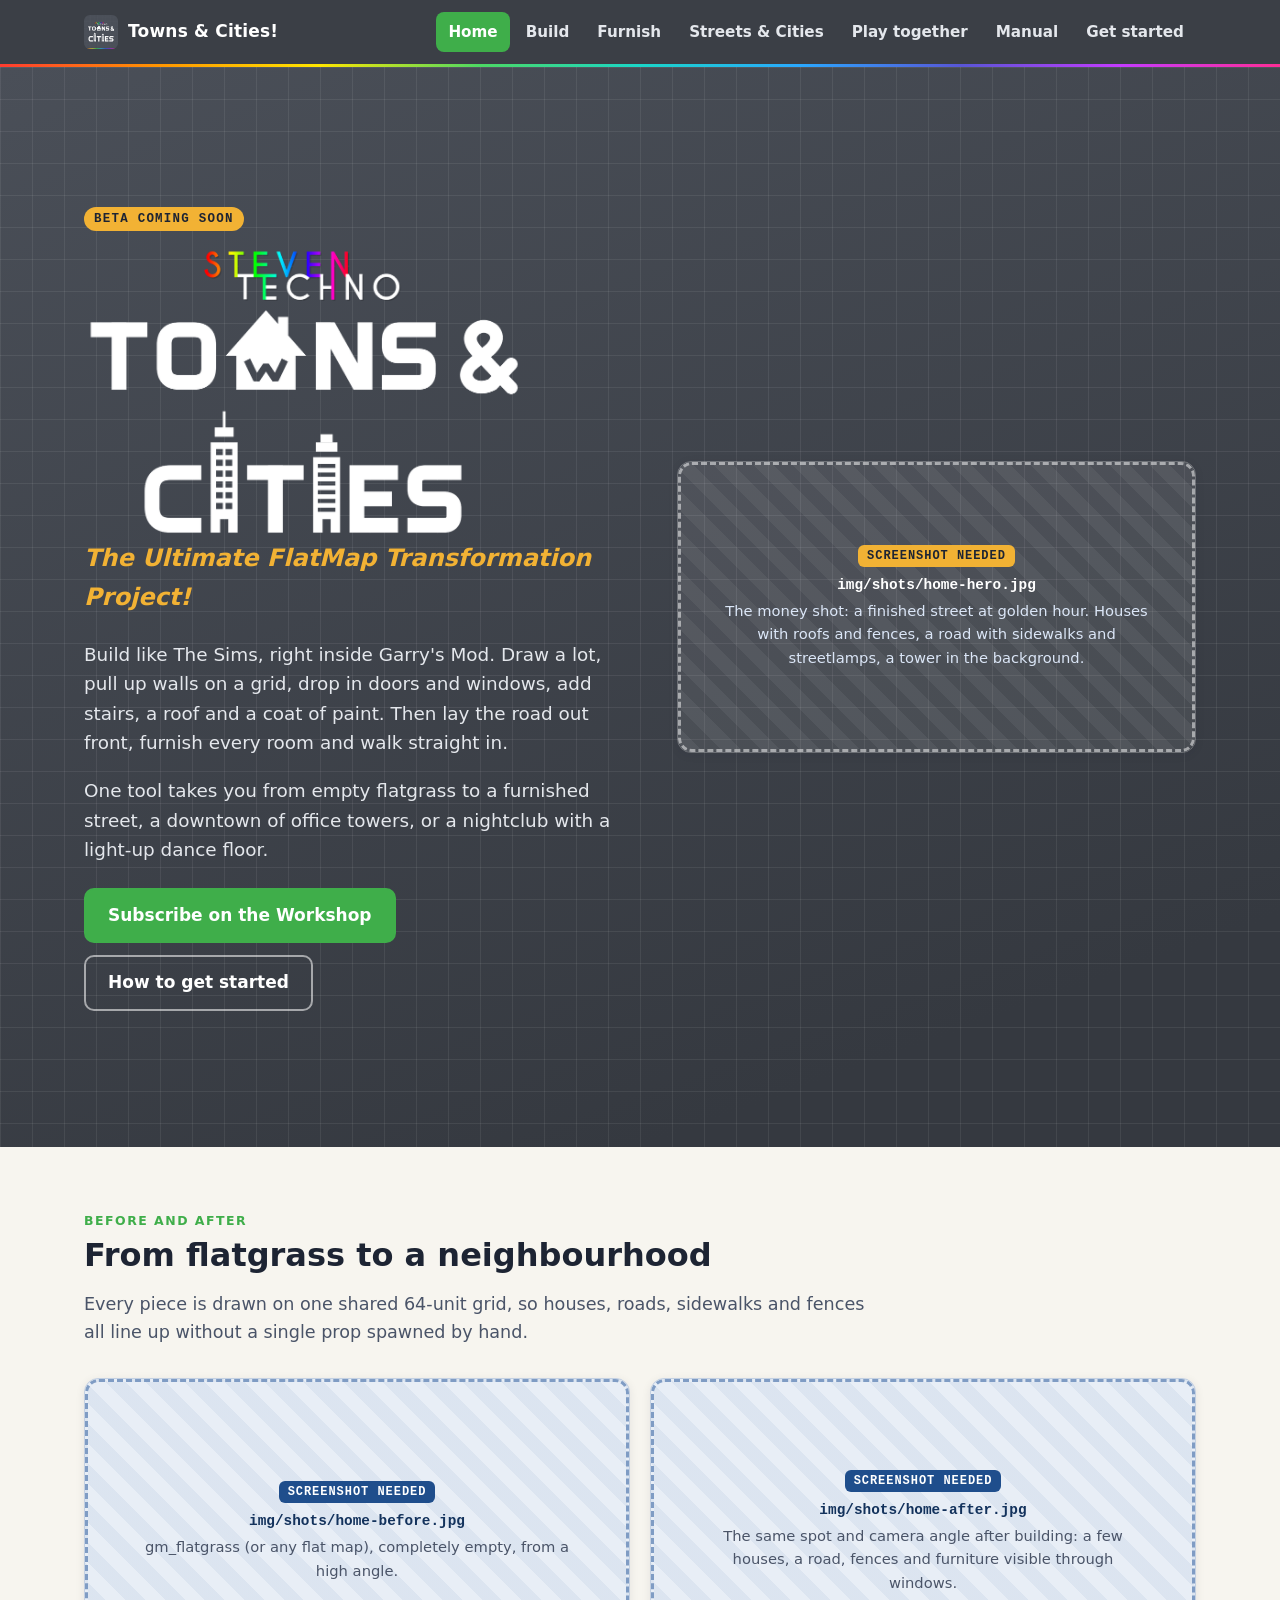
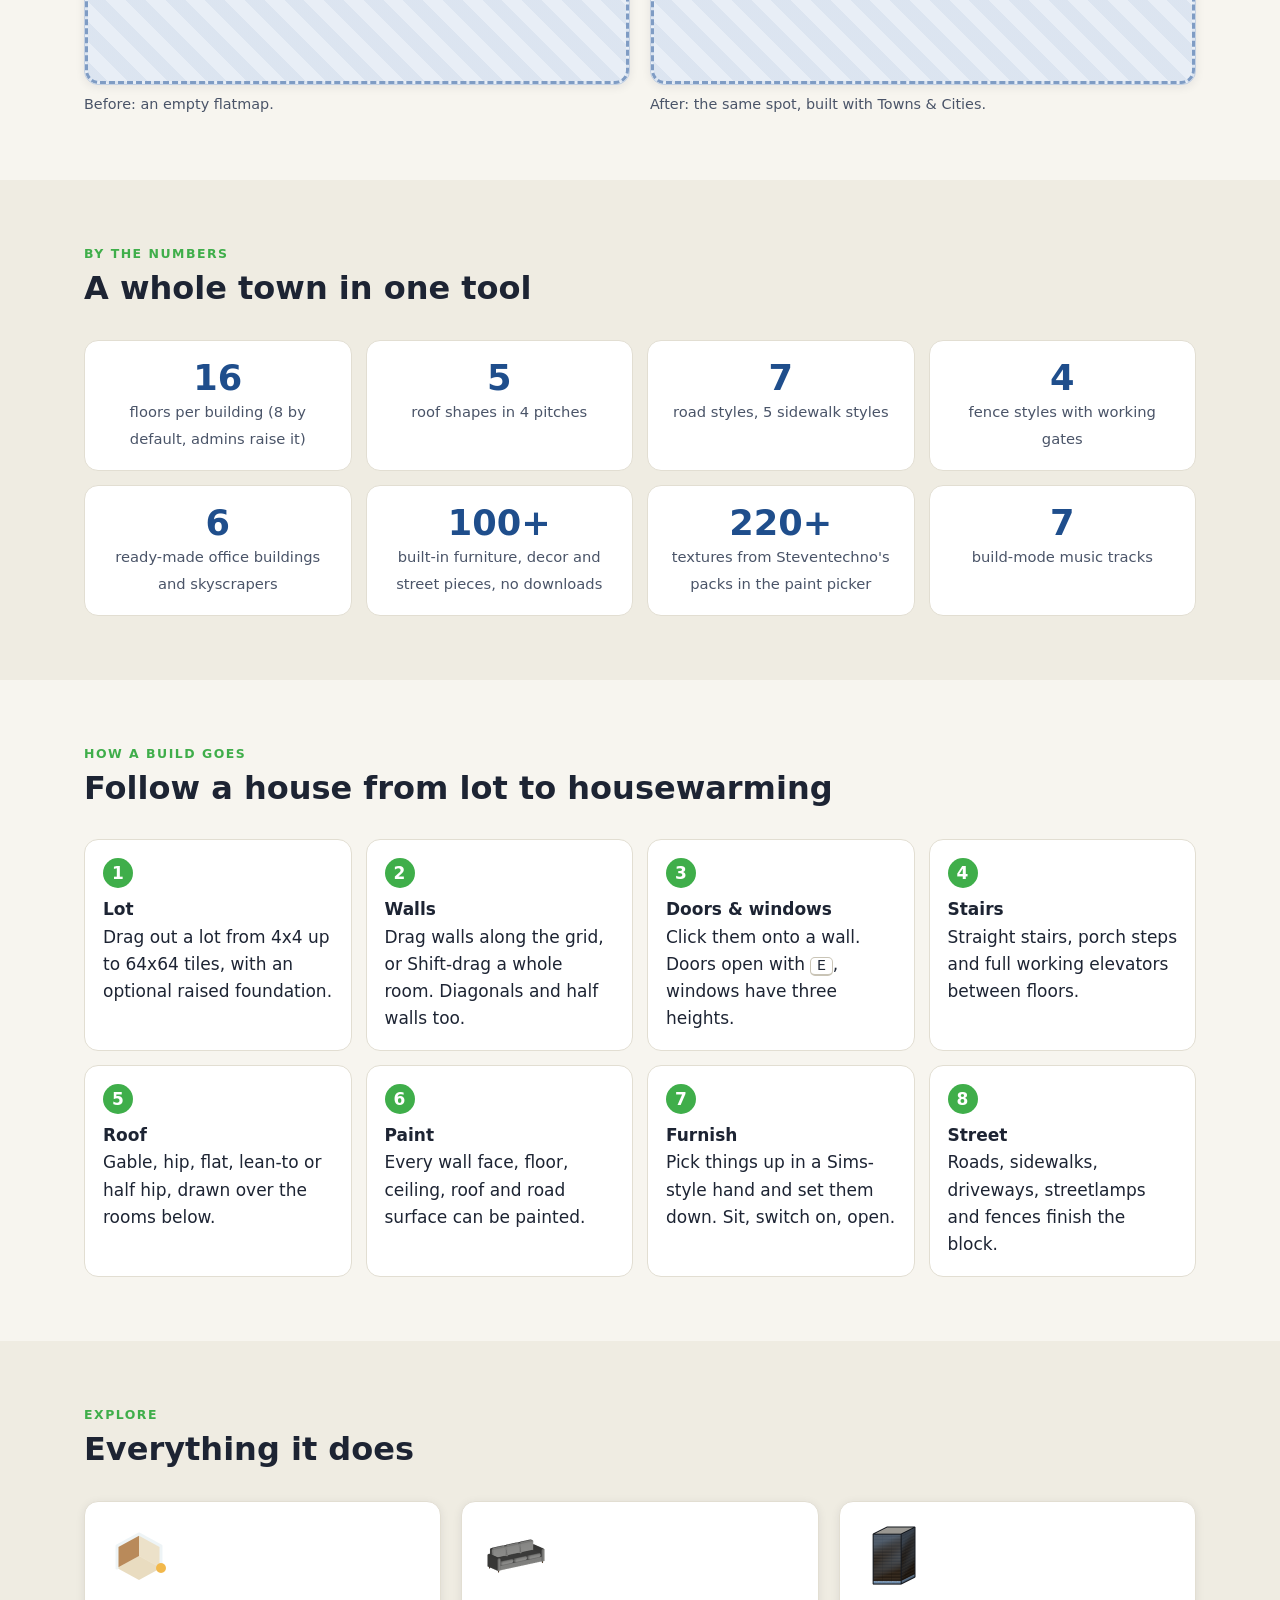
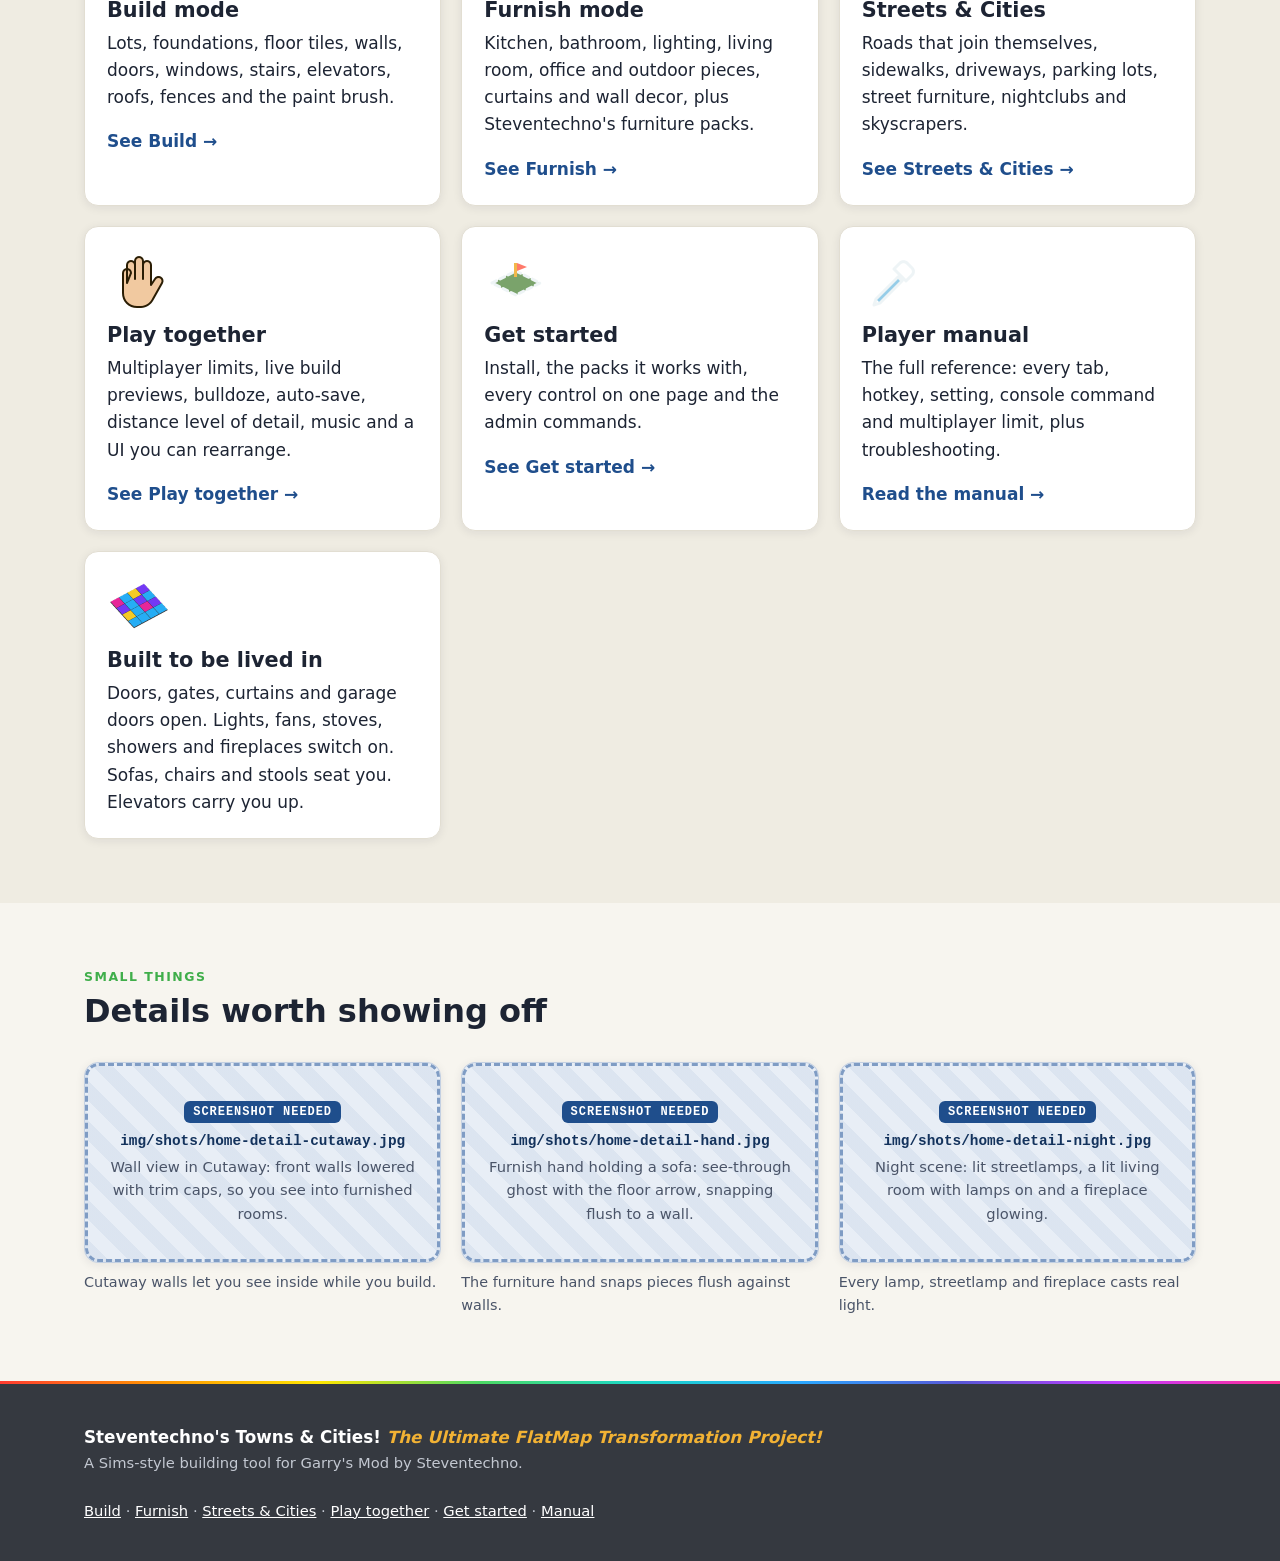
==== docs/index.html @ b63fe11c "Add the Towns & Cities website and player manual page Static site in docs/ for GitHub Pages: the sho" ====
<!DOCTYPE html>
<html lang="en">
<head>
  <meta charset="utf-8">
  <meta name="viewport" content="width=device-width, initial-scale=1">
  <title>Steventechno's Towns & Cities! | The Ultimate FlatMap Transformation Project!</title>
  <meta name="description" content="A Sims-style building tool for Garry's Mod. Draw lots, walls, roofs, roads and whole city blocks, then furnish every room.">
  <meta property="og:image" content="img/brand/towns_cities_banner.png">
  <link rel="icon" href="img/brand/favicon-64.png">
  <link rel="stylesheet" href="css/site.css">
  <script src="js/site.js" defer></script>
</head>
<body>
  <header class="site-head">
    <div class="wrap">
      <a class="brand" href="index.html"><img src="img/brand/favicon-64.png" alt="">Towns &amp; Cities!</a>
      <button class="nav-toggle" aria-label="Menu">&#9776;</button>
      <nav class="nav">
        <a href="index.html" aria-current="page">Home</a>
        <a href="build.html">Build</a>
        <a href="furnish.html">Furnish</a>
        <a href="cities.html">Streets &amp; Cities</a>
        <a href="together.html">Play together</a>
        <a href="manual.html">Manual</a>
        <a href="start.html">Get started</a>
      </nav>
    </div>
  </header>
  <section class="hero">
    <div class="wrap">
      <div>
        <span class="badge">Beta coming soon</span>
        <h1 class="logo"><img src="img/brand/towns_cities_logo.png" alt="Steventechno's Towns &amp; Cities!" width="960" height="641"></h1>
        <div class="tagline">The Ultimate FlatMap Transformation Project!</div>
        <p class="lead">Build like The Sims, right inside Garry's Mod. Draw a lot, pull up walls on a grid, drop in doors and windows, add stairs, a roof and a coat of paint. Then lay the road out front, furnish every room and walk straight in.</p>
        <p class="lead">One tool takes you from empty flatgrass to a furnished street, a downtown of office towers, or a nightclub with a light-up dance floor.</p>
        <div class="btns">
          <a class="btn" href="#WORKSHOP-LINK">Subscribe on the Workshop</a>
          <a class="btn ghost" href="start.html">How to get started</a>
        </div>
      </div>
      <figure class="shot" data-shot="home-hero" data-what="The money shot: a finished street at golden hour. Houses with roofs and fences, a road with sidewalks and streetlamps, a tower in the background."></figure>
    </div>
  </section>

  <section>
    <div class="wrap">
      <div class="section-head">
        <span class="eyebrow">Before and after</span>
        <h2>From flatgrass to a neighbourhood</h2>
        <p>Every piece is drawn on one shared 64-unit grid, so houses, roads, sidewalks and fences all line up without a single prop spawned by hand.</p>
      </div>
      <div class="grid c2">
        <figure class="shot" data-shot="home-before" data-what="gm_flatgrass (or any flat map), completely empty, from a high angle."><figcaption>Before: an empty flatmap.</figcaption></figure>
        <figure class="shot" data-shot="home-after" data-what="The same spot and camera angle after building: a few houses, a road, fences and furniture visible through windows."><figcaption>After: the same spot, built with Towns &amp; Cities.</figcaption></figure>
      </div>
    </div>
  </section>

  <section class="alt">
    <div class="wrap">
      <div class="section-head">
        <span class="eyebrow">By the numbers</span>
        <h2>A whole town in one tool</h2>
      </div>
      <div class="stats">
        <div class="stat"><b>16</b><span>floors per building (8 by default, admins raise it)</span></div>
        <div class="stat"><b>5</b><span>roof shapes in 4 pitches</span></div>
        <div class="stat"><b>7</b><span>road styles, 5 sidewalk styles</span></div>
        <div class="stat"><b>4</b><span>fence styles with working gates</span></div>
        <div class="stat"><b>6</b><span>ready-made office buildings and skyscrapers</span></div>
        <div class="stat"><b>100+</b><span>built-in furniture, decor and street pieces, no downloads</span></div>
        <div class="stat"><b>220+</b><span>textures from Steventechno's packs in the paint picker</span></div>
        <div class="stat"><b>7</b><span>build-mode music tracks</span></div>
      </div>
    </div>
  </section>

  <section>
    <div class="wrap">
      <div class="section-head">
        <span class="eyebrow">How a build goes</span>
        <h2>Follow a house from lot to housewarming</h2>
      </div>
      <ol class="steps">
        <li><b>Lot</b>Drag out a lot from 4x4 up to 64x64 tiles, with an optional raised foundation.</li>
        <li><b>Walls</b>Drag walls along the grid, or Shift-drag a whole room. Diagonals and half walls too.</li>
        <li><b>Doors &amp; windows</b>Click them onto a wall. Doors open with <kbd>E</kbd>, windows have three heights.</li>
        <li><b>Stairs</b>Straight stairs, porch steps and full working elevators between floors.</li>
        <li><b>Roof</b>Gable, hip, flat, lean-to or half hip, drawn over the rooms below.</li>
        <li><b>Paint</b>Every wall face, floor, ceiling, roof and road surface can be painted.</li>
        <li><b>Furnish</b>Pick things up in a Sims-style hand and set them down. Sit, switch on, open.</li>
        <li><b>Street</b>Roads, sidewalks, driveways, streetlamps and fences finish the block.</li>
      </ol>
    </div>
  </section>

  <section class="alt">
    <div class="wrap">
      <div class="section-head">
        <span class="eyebrow">Explore</span>
        <h2>Everything it does</h2>
      </div>
      <div class="grid c3">
        <a class="card" href="build.html">
          <img class="icon" src="img/icons/draw_wall.png" alt="">
          <h3>Build mode</h3>
          <p>Lots, foundations, floor tiles, walls, doors, windows, stairs, elevators, roofs, fences and the paint brush.</p>
          <span class="more">See Build &rarr;</span>
        </a>
        <a class="card" href="furnish.html">
          <img class="icon" src="img/icons/living_sofa3.png" alt="">
          <h3>Furnish mode</h3>
          <p>Kitchen, bathroom, lighting, living room, office and outdoor pieces, curtains and wall decor, plus Steventechno's furniture packs.</p>
          <span class="more">See Furnish &rarr;</span>
        </a>
        <a class="card" href="cities.html">
          <img class="icon" src="img/icons/prefab_skyscraper.png" alt="">
          <h3>Streets &amp; Cities</h3>
          <p>Roads that join themselves, sidewalks, driveways, parking lots, street furniture, nightclubs and skyscrapers.</p>
          <span class="more">See Streets &amp; Cities &rarr;</span>
        </a>
        <a class="card" href="together.html">
          <img class="icon" src="img/icons/hand.png" alt="">
          <h3>Play together</h3>
          <p>Multiplayer limits, live build previews, bulldoze, auto-save, distance level of detail, music and a UI you can rearrange.</p>
          <span class="more">See Play together &rarr;</span>
        </a>
        <a class="card" href="start.html">
          <img class="icon" src="img/icons/lots.png" alt="">
          <h3>Get started</h3>
          <p>Install, the packs it works with, every control on one page and the admin commands.</p>
          <span class="more">See Get started &rarr;</span>
        </a>
        <a class="card" href="manual.html">
          <img class="icon" src="img/icons/eyedropper.png" alt="">
          <h3>Player manual</h3>
          <p>The full reference: every tab, hotkey, setting, console command and multiplayer limit, plus troubleshooting.</p>
          <span class="more">Read the manual &rarr;</span>
        </a>
        <div class="card">
          <img class="icon" src="img/icons/club_dance_floor.png" alt="">
          <h3>Built to be lived in</h3>
          <p>Doors, gates, curtains and garage doors open. Lights, fans, stoves, showers and fireplaces switch on. Sofas, chairs and stools seat you. Elevators carry you up.</p>
        </div>
      </div>
    </div>
  </section>

  <section>
    <div class="wrap">
      <div class="section-head">
        <span class="eyebrow">Small things</span>
        <h2>Details worth showing off</h2>
      </div>
      <div class="grid c3">
        <figure class="shot" data-shot="home-detail-cutaway" data-what="Wall view in Cutaway: front walls lowered with trim caps, so you see into furnished rooms."><figcaption>Cutaway walls let you see inside while you build.</figcaption></figure>
        <figure class="shot" data-shot="home-detail-hand" data-what="Furnish hand holding a sofa: see-through ghost with the floor arrow, snapping flush to a wall."><figcaption>The furniture hand snaps pieces flush against walls.</figcaption></figure>
        <figure class="shot" data-shot="home-detail-night" data-what="Night scene: lit streetlamps, a lit living room with lamps on and a fireplace glowing."><figcaption>Every lamp, streetlamp and fireplace casts real light.</figcaption></figure>
      </div>
    </div>
  </section>

  <footer class="site-foot">
    <div class="wrap">
      <div>
        <div class="brandline">Steventechno's Towns &amp; Cities! <em>The Ultimate FlatMap Transformation Project!</em></div>
        <div>A Sims-style building tool for Garry's Mod by Steventechno.</div>
      </div>
      <div>
        <a href="build.html">Build</a> &middot; <a href="furnish.html">Furnish</a> &middot; <a href="cities.html">Streets &amp; Cities</a> &middot; <a href="together.html">Play together</a> &middot; <a href="start.html">Get started</a> &middot; <a href="manual.html">Manual</a>
      </div>
    </div>
  </footer>
</body>
</html>
---- docs/css/site.css ----
/* Steventechno's Towns & Cities! — showcase site */
:root {
  --ink: #1d2433;
  --ink-soft: #4a5468;
  --paper: #f7f5ef;
  --card: #ffffff;
  --line: #e2ded2;
  --blue: #1f4e8c;
  --blue-deep: #13325c;
  --green: #3fae4a;        /* build-ghost green */
  --green-soft: #e3f4e4;
  --sun: #f2b234;
  --slate: #4a4f58;        /* logo background */
  --slate-deep: #353940;
  --rainbow: linear-gradient(90deg, #ff3b30, #ff9500, #ffe600, #4cd964, #1ad6c8, #2aa8ff, #5856d6, #c43bff, #ff2d95);
  --gridlines:
    linear-gradient(rgba(255,255,255,.07) 1px, transparent 1px) 0 0 / 32px 32px,
    linear-gradient(90deg, rgba(255,255,255,.07) 1px, transparent 1px) 0 0 / 32px 32px;
  --radius: 14px;
  --shadow: 0 2px 10px rgba(20, 30, 50, .08);
  --max: 1160px;
}

* { box-sizing: border-box; }
html { scroll-behavior: smooth; }
body {
  margin: 0;
  font-family: "Segoe UI", system-ui, -apple-system, Roboto, "Helvetica Neue", Arial, sans-serif;
  color: var(--ink);
  background: var(--paper);
  line-height: 1.6;
  font-size: 17px;
}
img { max-width: 100%; display: block; }
a { color: var(--blue); }
h1, h2, h3, h4 { line-height: 1.2; margin: 0 0 .5em; }
h2 { font-size: 2rem; }
h3 { font-size: 1.3rem; }
p { margin: 0 0 1em; }
kbd {
  color: var(--ink);
  font-family: ui-monospace, Consolas, monospace;
  font-size: .85em;
  background: #fff;
  border: 1px solid #c9c4b6;
  border-bottom-width: 2px;
  border-radius: 5px;
  padding: 0 .4em;
  white-space: nowrap;
}
code {
  font-family: ui-monospace, Consolas, monospace;
  font-size: .88em;
  background: #ece8dc;
  padding: .05em .35em;
  border-radius: 4px;
}
.wrap { max-width: var(--max); margin: 0 auto; padding: 0 24px; }

/* ---------- header ---------- */
.site-head {
  position: sticky; top: 0; z-index: 20;
  background: rgba(53, 57, 64, .97);
  border-bottom: 3px solid transparent;
  border-image: var(--rainbow) 1;
  color: #fff;
  backdrop-filter: blur(6px);
}
.site-head .wrap { display: flex; align-items: center; gap: 24px; height: 64px; }
.brand { color: #fff; text-decoration: none; font-weight: 800; letter-spacing: .2px; display: flex; align-items: center; gap: 10px; white-space: nowrap; }
.brand img { width: 34px; height: 34px; }
.nav { display: flex; gap: 4px; margin-left: auto; flex-wrap: wrap; }
.nav a {
  color: #e4e7ec; text-decoration: none; padding: 8px 12px; border-radius: 8px; font-size: .95rem; font-weight: 600;
}
.nav a:hover { background: rgba(255,255,255,.1); color: #fff; }
.nav a[aria-current="page"] { background: var(--green); color: #fff; }
.nav-toggle { display: none; margin-left: auto; background: none; border: 1px solid rgba(255,255,255,.4); color: #fff; border-radius: 8px; padding: 6px 10px; font-size: 1rem; }

@media (max-width: 900px) {
  .nav-toggle { display: block; }
  .nav { display: none; position: absolute; top: 67px; left: 0; right: 0; background: var(--slate-deep); flex-direction: column; padding: 8px 16px 16px; }
  .nav.open { display: flex; }
}

/* ---------- hero ---------- */
.hero {
  position: relative;
  color: #fff;
  background:
    var(--gridlines),
    linear-gradient(160deg, var(--slate) 0%, var(--slate-deep) 85%);
  overflow: hidden;
}
.hero .wrap { padding-top: 72px; padding-bottom: 72px; display: grid; grid-template-columns: 1.05fr 1fr; gap: 48px; align-items: center; }
.hero h1 { font-size: clamp(2.2rem, 5vw, 3.6rem); font-weight: 900; margin-bottom: .2em; }
.hero .tagline { font-size: clamp(1.15rem, 2.2vw, 1.5rem); color: var(--sun); font-style: italic; font-weight: 700; margin-bottom: 1em; }
.hero p.lead { font-size: 1.15rem; color: #e4e7ec; max-width: 34em; }
.hero .shot { margin: 0; }
@media (max-width: 900px) { .hero .wrap { grid-template-columns: 1fr; } }

.page-hero { background: var(--gridlines), linear-gradient(160deg, var(--slate), var(--slate-deep)); color: #fff; }
.page-hero .wrap { padding-top: 56px; padding-bottom: 48px; }
.page-hero h1 { font-size: clamp(2rem, 4.5vw, 3rem); font-weight: 900; }
.page-hero p { color: #e4e7ec; font-size: 1.15rem; max-width: 46em; margin: 0; }

.btns { display: flex; gap: 12px; flex-wrap: wrap; margin-top: 1.4em; }
.btn {
  display: inline-block; padding: 12px 22px; border-radius: 10px; font-weight: 700; text-decoration: none;
  background: var(--green); color: #fff; border: 2px solid var(--green);
}
.btn:hover { filter: brightness(1.08); }
.btn.ghost { background: transparent; border-color: rgba(255,255,255,.55); }
.btn.dark { background: var(--blue); border-color: var(--blue); }

/* ---------- sections ---------- */
section { padding: 64px 0; }
section.alt { background: #efece2; }
.section-head { max-width: 46em; margin-bottom: 32px; }
.section-head p { color: var(--ink-soft); font-size: 1.1rem; }
.eyebrow { text-transform: uppercase; letter-spacing: .12em; font-size: .78rem; font-weight: 800; color: var(--green); margin-bottom: .4em; display: block; }

.subnav { position: sticky; top: 67px; z-index: 10; background: var(--card); border-bottom: 1px solid var(--line); }
.subnav .wrap { display: flex; gap: 6px; overflow-x: auto; padding-top: 10px; padding-bottom: 10px; }
.subnav a { white-space: nowrap; text-decoration: none; color: var(--ink-soft); font-weight: 600; font-size: .92rem; padding: 6px 12px; border-radius: 999px; border: 1px solid var(--line); }
.subnav a:hover { color: var(--blue); border-color: var(--blue); }

/* feature block: text + screenshot side by side */
.feature { display: grid; grid-template-columns: 1fr 1fr; gap: 40px; align-items: start; margin-bottom: 64px; scroll-margin-top: 130px; }
.feature:last-child { margin-bottom: 0; }
.feature.flip > .text { order: 2; }
.feature .text ul { padding-left: 1.2em; margin: 0 0 1em; }
.feature .text li { margin-bottom: .35em; }
.feature .shots { display: grid; gap: 16px; }
@media (max-width: 900px) { .feature { grid-template-columns: 1fr; } .feature.flip > .text { order: 0; } }

.grid { display: grid; gap: 20px; }
.grid.c2 { grid-template-columns: repeat(2, 1fr); }
.grid.c3 { grid-template-columns: repeat(3, 1fr); }
.grid.c4 { grid-template-columns: repeat(4, 1fr); }
@media (max-width: 900px) { .grid.c3, .grid.c4 { grid-template-columns: repeat(2, 1fr); } }
@media (max-width: 600px) { .grid.c2, .grid.c3, .grid.c4 { grid-template-columns: 1fr; } }

.card { background: var(--card); border: 1px solid var(--line); border-radius: var(--radius); padding: 22px; box-shadow: var(--shadow); }
.card h3 { margin-bottom: .35em; }
.card p:last-child { margin-bottom: 0; }
a.card { text-decoration: none; color: inherit; display: block; transition: transform .15s, box-shadow .15s; }
a.card:hover { transform: translateY(-3px); box-shadow: 0 8px 22px rgba(20,30,50,.12); }
.card .icon { width: 64px; height: 64px; margin-bottom: 10px; }
.card .more { color: var(--blue); font-weight: 700; }

/* stat row */
.stats { display: grid; grid-template-columns: repeat(4, 1fr); gap: 14px; }
.stat { background: var(--card); border: 1px solid var(--line); border-radius: var(--radius); padding: 18px; text-align: center; }
.stat b { display: block; font-size: 2.2rem; font-weight: 900; color: var(--blue); line-height: 1.1; }
.stat span { color: var(--ink-soft); font-size: .92rem; }

/* journey steps */
.steps { counter-reset: step; display: grid; grid-template-columns: repeat(4, 1fr); gap: 14px; }
.steps li { list-style: none; background: var(--card); border: 1px solid var(--line); border-radius: var(--radius); padding: 18px 18px 18px 18px; position: relative; }
.steps li::before { counter-increment: step; content: counter(step); display: inline-grid; place-items: center; width: 30px; height: 30px; border-radius: 50%; background: var(--green); color: #fff; font-weight: 800; margin-bottom: 8px; }
.steps li b { display: block; }
.steps { padding: 0; margin: 0; }

/* icon catalogue */
.catalogue { display: grid; grid-template-columns: repeat(auto-fill, minmax(118px, 1fr)); gap: 10px; margin: 16px 0 8px; }
.catalogue figure { margin: 0; background: var(--card); border: 1px solid var(--line); border-radius: 12px; padding: 10px 8px 8px; text-align: center; }
.catalogue img { width: 80px; height: 80px; margin: 0 auto 4px; object-fit: contain; }
.catalogue figcaption { font-size: .8rem; color: var(--ink-soft); line-height: 1.25; }

/* tables */
table.spec { width: 100%; border-collapse: collapse; background: var(--card); border-radius: var(--radius); overflow: hidden; box-shadow: var(--shadow); font-size: .95rem; margin: 12px 0 20px; }
table.spec th, table.spec td { text-align: left; padding: 10px 14px; border-bottom: 1px solid var(--line); vertical-align: top; }
table.spec th { background: #e9eef6; color: var(--blue-deep); font-size: .85rem; text-transform: uppercase; letter-spacing: .05em; }
table.spec tr:last-child td { border-bottom: none; }
.table-scroll { overflow-x: auto; }

.chips { display: flex; flex-wrap: wrap; gap: 6px; margin: 8px 0 14px; padding: 0; }
.chips li { list-style: none; background: var(--green-soft); color: #22652a; border-radius: 999px; padding: 3px 11px; font-size: .85rem; font-weight: 600; }

.note { background: #fff8e6; border: 1px solid #f1d58f; border-radius: 12px; padding: 14px 18px; font-size: .95rem; }
.note b { color: #8a5a00; }

/* ---------- screenshot placeholders ---------- */
.shot { margin: 0; }
.shot .frame {
  position: relative;
  aspect-ratio: 16 / 9;
  border-radius: var(--radius);
  overflow: hidden;
  background: #dfe7f1;
  border: 1px solid #c3d0e2;
  box-shadow: var(--shadow);
}
.shot .frame img { width: 100%; height: 100%; object-fit: cover; }
.shot .ph {
  position: absolute; inset: 0;
  display: flex; flex-direction: column; justify-content: center; align-items: center; text-align: center;
  padding: 18px 22px;
  background:
    repeating-linear-gradient(45deg, rgba(31,78,140,.06) 0 14px, transparent 14px 28px),
    #e8eef6;
  border: 3px dashed #7f9cc4;
  border-radius: var(--radius);
  color: var(--blue-deep);
}
.shot .ph .tag { font: 800 .75rem/1 ui-monospace, Consolas, monospace; letter-spacing: .08em; background: var(--blue); color: #fff; padding: 5px 9px; border-radius: 6px; margin-bottom: 10px; }
.shot .ph .id { font: 700 .9rem ui-monospace, Consolas, monospace; margin-bottom: 6px; }
.shot .ph .what { font-size: .92rem; color: var(--ink-soft); max-width: 30em; }
.shot.loaded .ph { display: none; }
.shot figcaption { font-size: .9rem; color: var(--ink-soft); margin-top: 8px; }
.hero .shot .ph { background: repeating-linear-gradient(45deg, rgba(255,255,255,.05) 0 14px, transparent 14px 28px), rgba(255,255,255,.08); border-color: rgba(255,255,255,.5); color: #fff; }
.hero .shot .frame { border-color: rgba(255,255,255,.25); background: transparent; }
.hero .shot .ph .what { color: #dbe6f7; }
.hero .shot .ph .tag { background: var(--sun); color: var(--ink); }
.shot.tall .frame { aspect-ratio: 4 / 3; }

/* hide the placeholder labels entirely once the site is "final" (body.final) */
body.final .shot:not(.loaded) { display: none; }

/* ---------- footer ---------- */
.site-foot { background: var(--slate-deep); color: #c3c8d1; border-top: 3px solid transparent; border-image: var(--rainbow) 1; padding: 40px 0; font-size: .92rem; }
.site-foot .wrap { display: flex; flex-wrap: wrap; gap: 24px; justify-content: space-between; }
.site-foot a { color: #fff; }
.site-foot .brandline { color: #fff; font-weight: 800; font-size: 1.05rem; }
.site-foot .brandline em { color: var(--sun); font-weight: 700; }
@media (max-width: 900px) { .stats, .steps { grid-template-columns: repeat(2, 1fr); } }

/* ---------- brand logo in the hero ---------- */
.hero h1.logo { margin: 0 0 .4em; font-size: 0; }
.hero h1.logo img { width: min(100%, 440px); height: auto; }
.badge { display: inline-block; font: 800 .78rem/1 ui-monospace, Consolas, monospace; letter-spacing: .1em; text-transform: uppercase; background: var(--sun); color: var(--ink); padding: 6px 10px; border-radius: 999px; margin-bottom: 14px; }
.brand img { border-radius: 6px; }

/* ---------- player manual ---------- */
.manual-section { padding-top: 40px; }
.manual-layout { display: grid; grid-template-columns: 270px minmax(0, 1fr); gap: 40px; align-items: start; }
.manual-toc { position: sticky; top: 87px; max-height: calc(100vh - 107px); overflow-y: auto; font-size: .92rem; }
.manual-toc .toc-toggle { display: none; }
.manual-toc ol { list-style: none; margin: 0; padding: 0; }
.manual-toc > nav > ol > li { margin-bottom: 6px; }
.manual-toc > nav > ol > li > a { font-weight: 700; color: var(--ink); }
.manual-toc ol ol { padding-left: 12px; border-left: 2px solid var(--line); margin: 4px 0 8px 4px; }
.manual-toc a { display: block; text-decoration: none; color: var(--ink-soft); padding: 3px 8px; border-radius: 6px; line-height: 1.35; }
.manual-toc a:hover { color: var(--blue); background: var(--card); }
.manual-toc a.active { color: #fff; background: var(--green); }
.manual-body { background: var(--card); border: 1px solid var(--line); border-radius: var(--radius); box-shadow: var(--shadow); padding: 36px 44px; min-width: 0; }
.manual-body h1.manual-title { display: none; }
.manual-body h2 { font-size: 1.75rem; margin-top: 1.8em; padding-top: .6em; border-top: 1px solid var(--line); scroll-margin-top: 87px; }
.manual-body h3 { margin-top: 1.5em; scroll-margin-top: 87px; }
.manual-body h2:first-of-type { border-top: none; }
.manual-body ul, .manual-body ol { padding-left: 1.4em; }
.manual-body li { margin-bottom: .3em; }
.manual-body .shot { margin: 18px 0 22px; max-width: 760px; }
.manual-body blockquote { margin: 1em 0; padding: 10px 16px; border-left: 4px solid var(--green); background: var(--green-soft); border-radius: 0 10px 10px 0; }
.manual-body blockquote p:last-child { margin-bottom: 0; }
.manual-body img { border-radius: 10px; border: 1px solid var(--line); margin: 16px 0; }
.manual-loading { color: var(--ink-soft); }
@media (max-width: 900px) {
  .manual-layout { grid-template-columns: 1fr; gap: 16px; }
  .manual-toc { position: sticky; top: 67px; z-index: 5; max-height: none; overflow: visible; background: var(--paper); padding: 8px 0; }
  .manual-toc .toc-toggle { display: block; width: 100%; text-align: left; font: 700 1rem inherit; font-family: inherit; padding: 10px 14px; border: 1px solid var(--line); border-radius: 10px; background: var(--card); color: var(--ink); }
  .manual-toc .toc-toggle::after { content: " \25BE"; }
  .manual-toc nav { display: none; }
  .manual-toc.open nav { display: block; max-height: 60vh; overflow-y: auto; background: var(--card); border: 1px solid var(--line); border-radius: 10px; padding: 10px; margin-top: 6px; }
  .manual-body { padding: 22px 18px; }
}
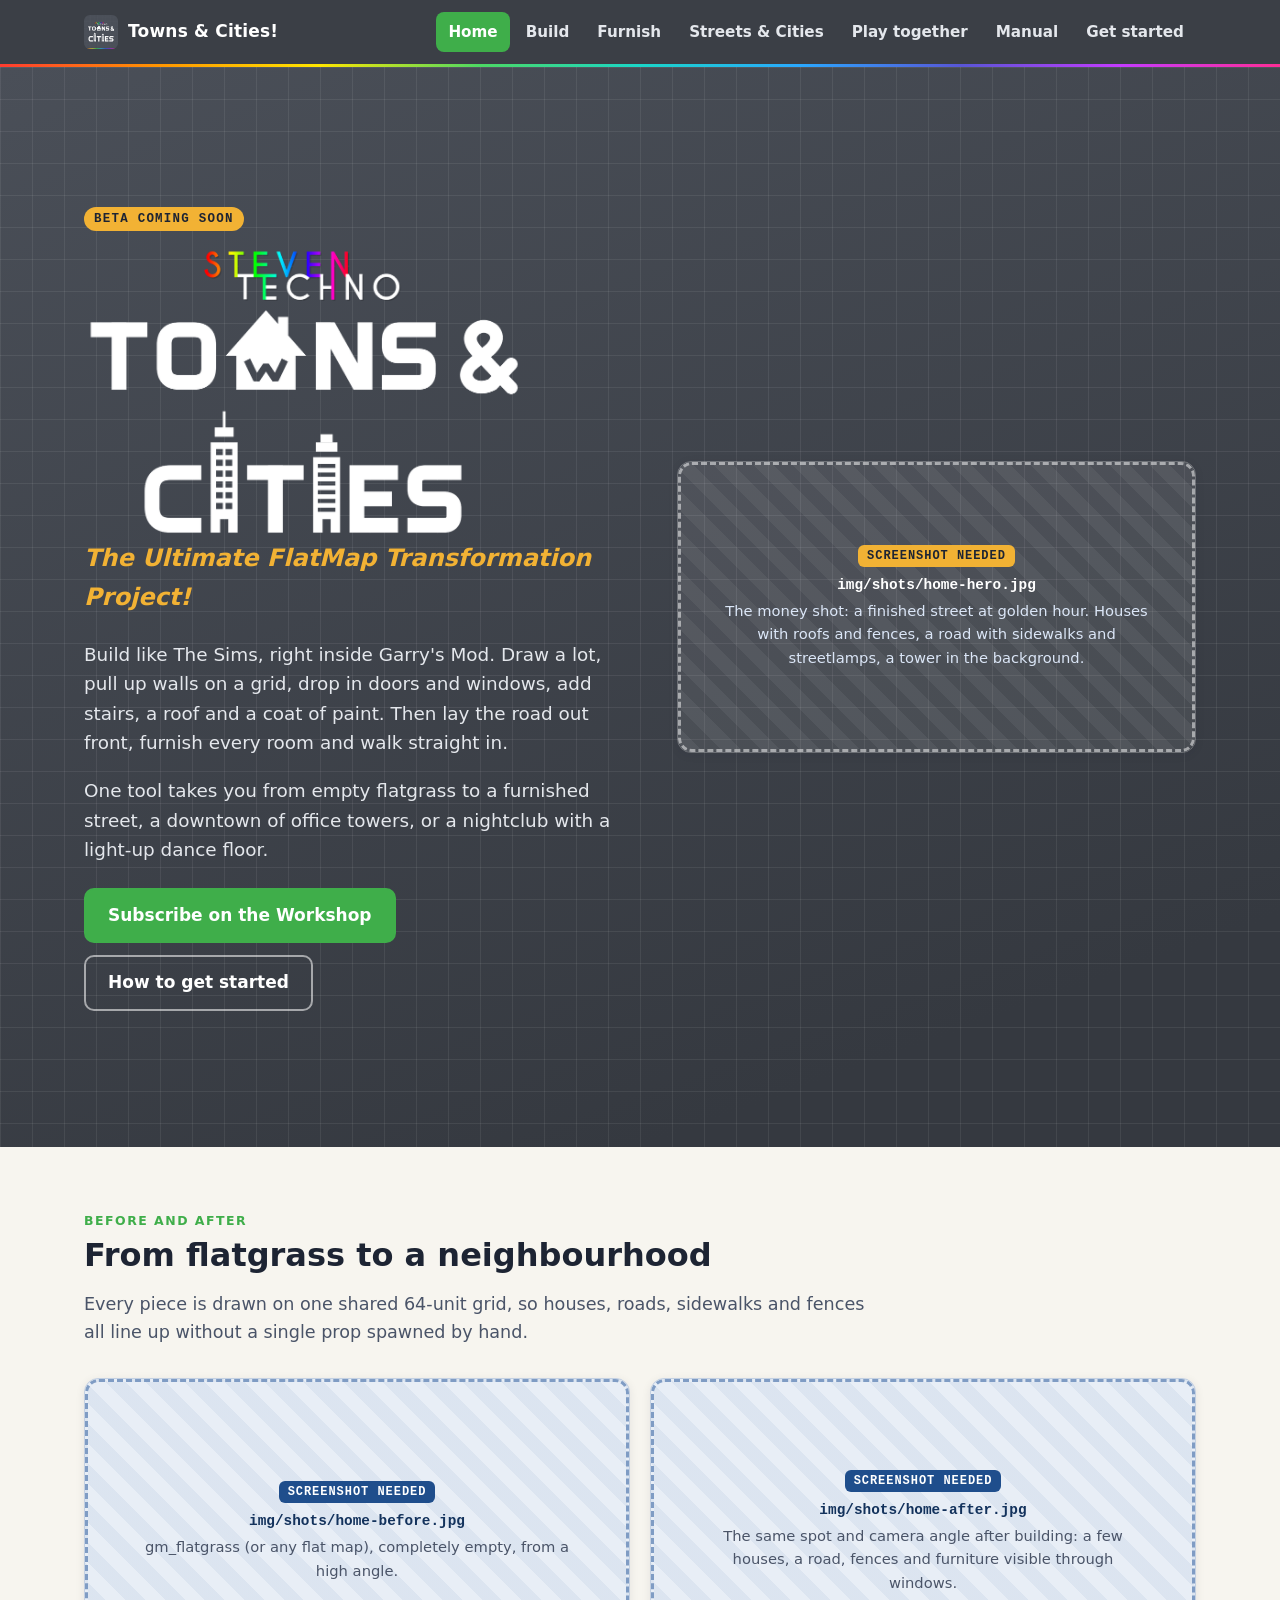
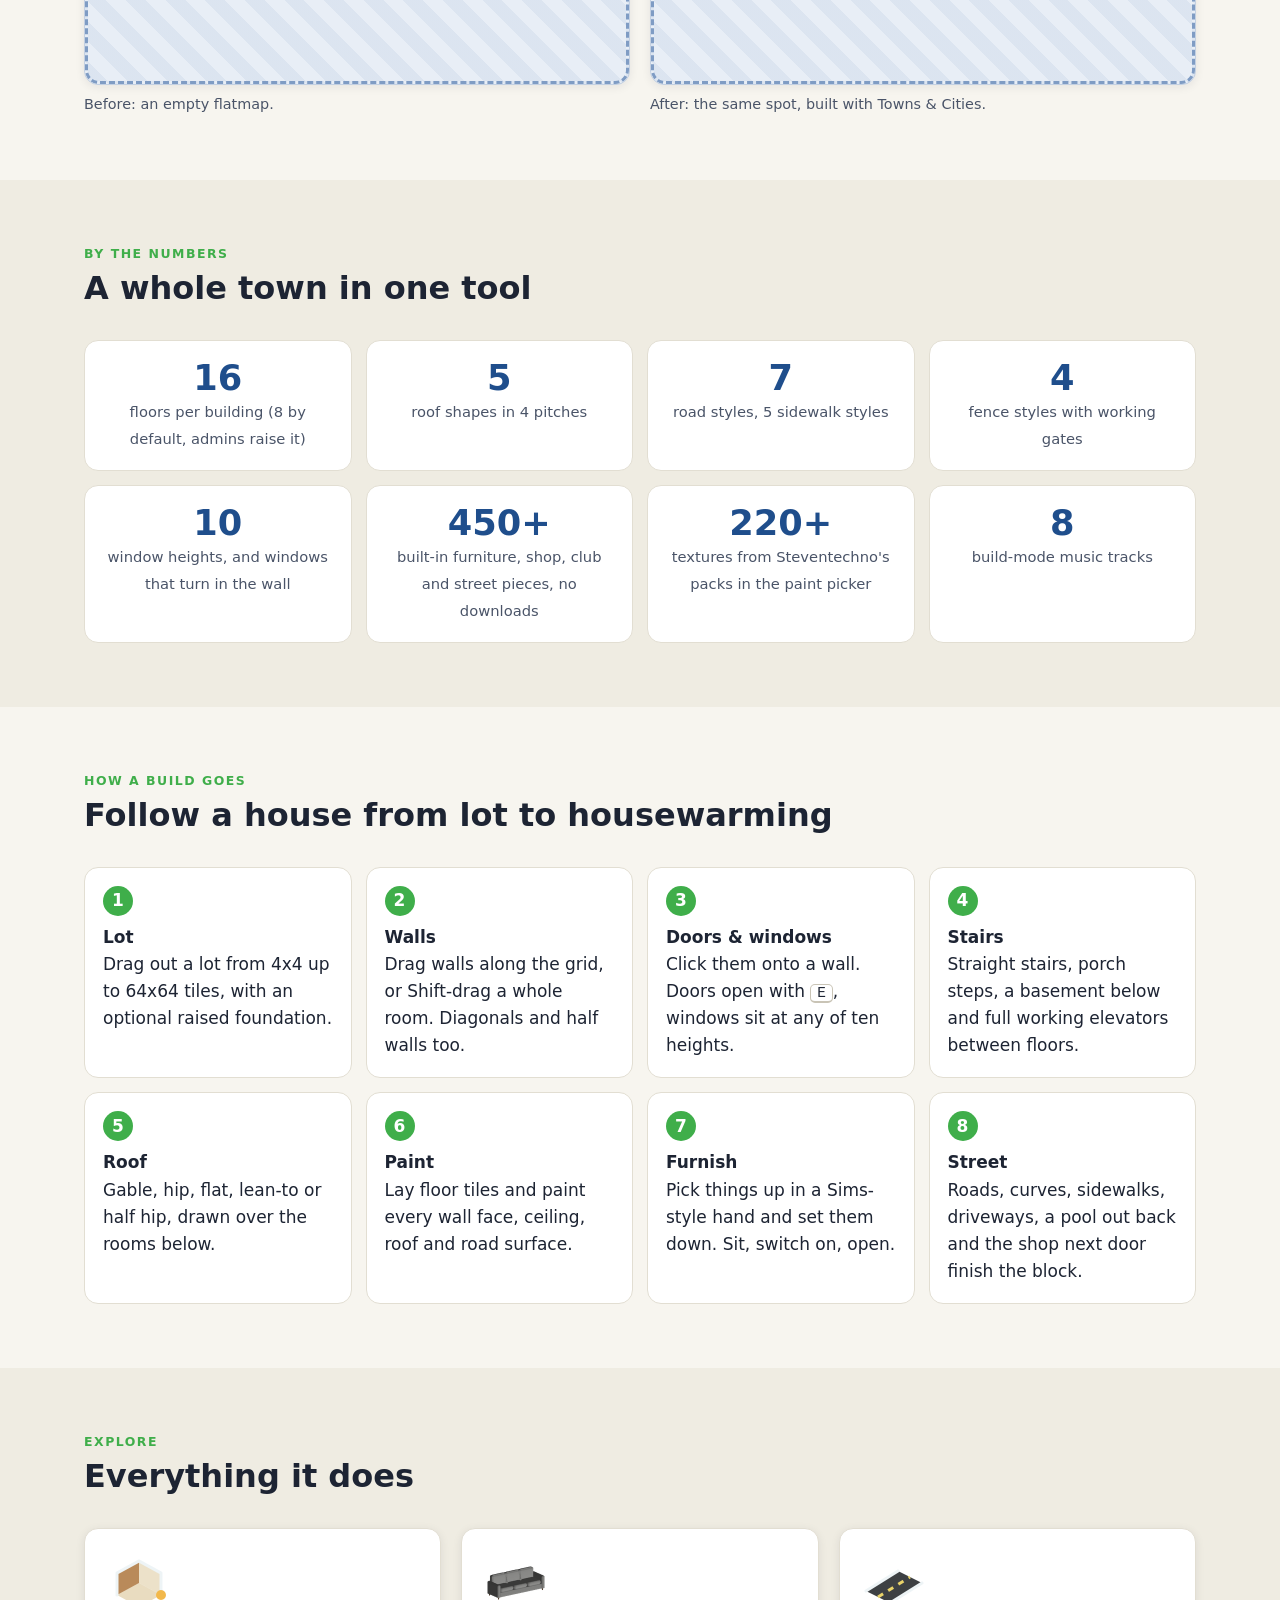
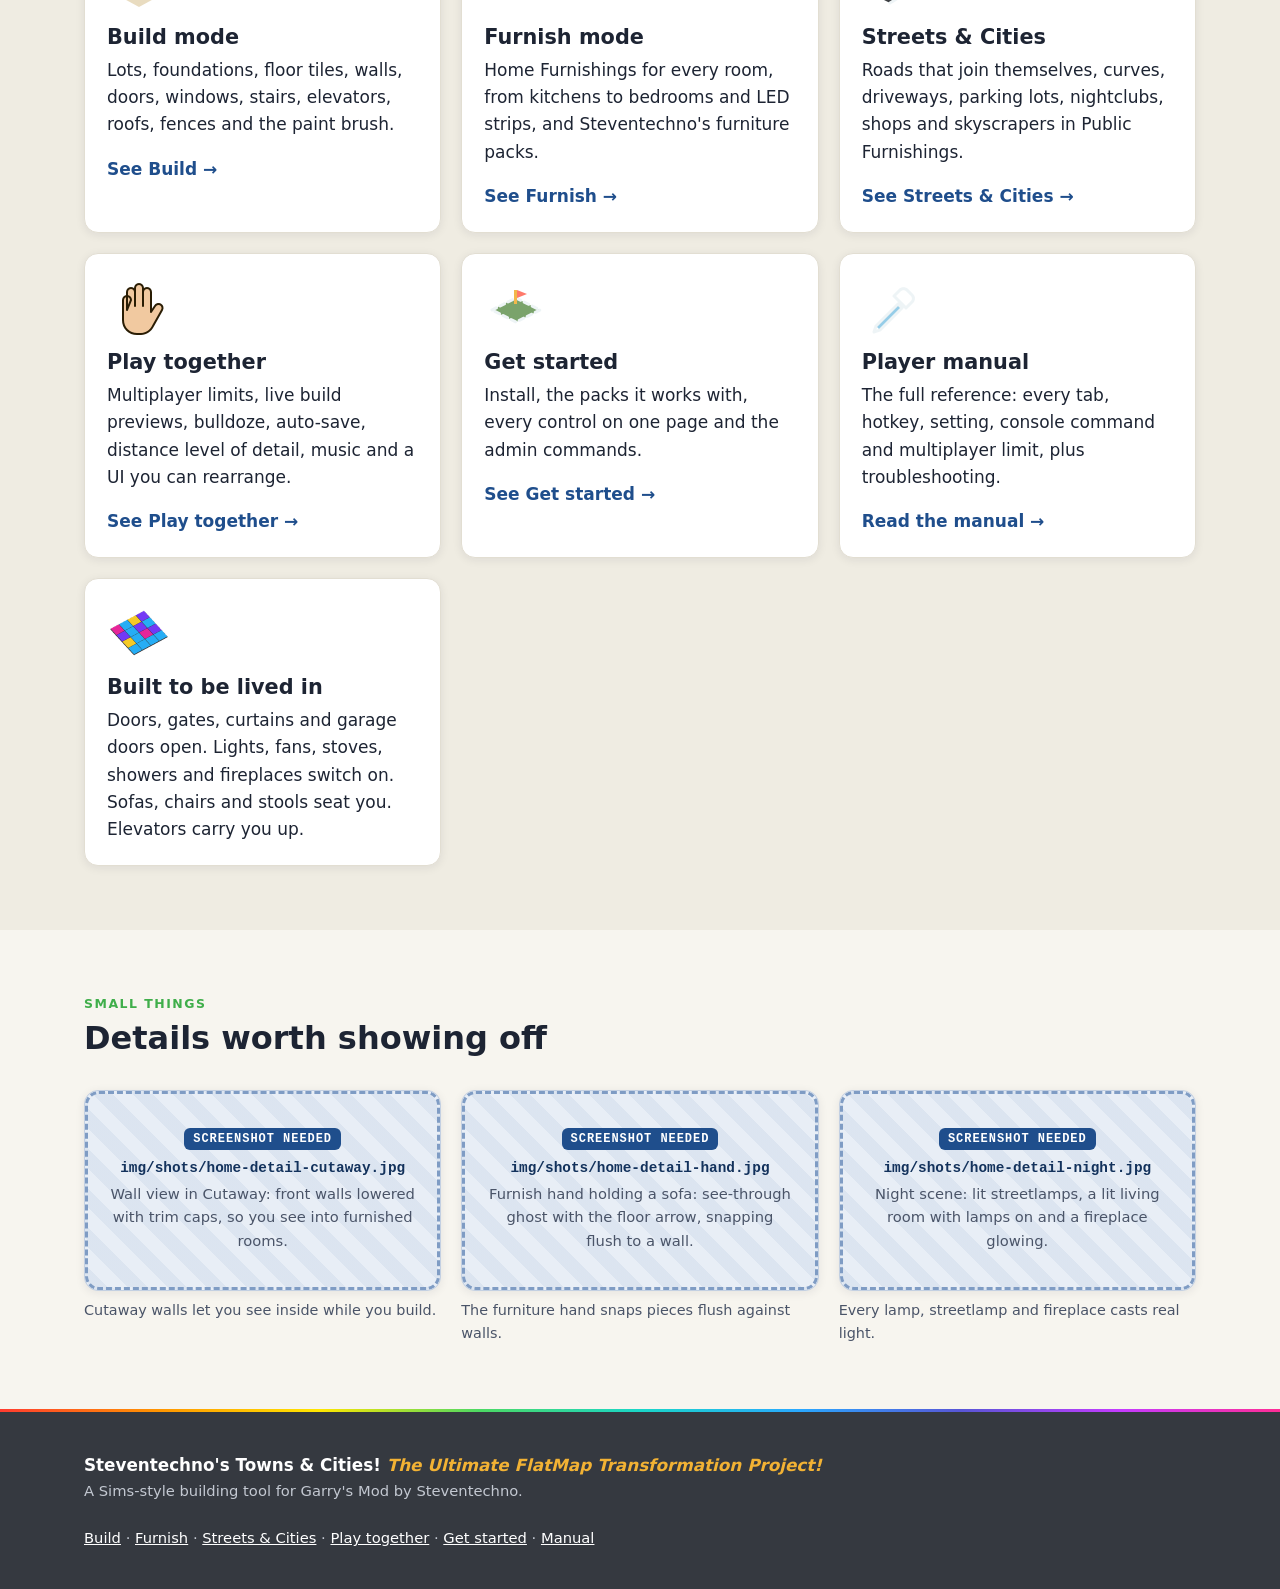
==== commit 71440afe: "Update the website and player manual to build 258 Cover pools and basements, Home and Public Furnish" ====
--- a/docs/index.html
+++ b/docs/index.html
@@ -68,10 +68,10 @@
         <div class="stat"><b>5</b><span>roof shapes in 4 pitches</span></div>
         <div class="stat"><b>7</b><span>road styles, 5 sidewalk styles</span></div>
         <div class="stat"><b>4</b><span>fence styles with working gates</span></div>
-        <div class="stat"><b>6</b><span>ready-made office buildings and skyscrapers</span></div>
-        <div class="stat"><b>100+</b><span>built-in furniture, decor and street pieces, no downloads</span></div>
+        <div class="stat"><b>10</b><span>window heights, and windows that turn in the wall</span></div>
+        <div class="stat"><b>450+</b><span>built-in furniture, shop, club and street pieces, no downloads</span></div>
         <div class="stat"><b>220+</b><span>textures from Steventechno's packs in the paint picker</span></div>
-        <div class="stat"><b>7</b><span>build-mode music tracks</span></div>
+        <div class="stat"><b>8</b><span>build-mode music tracks</span></div>
       </div>
     </div>
   </section>
@@ -85,12 +85,12 @@
       <ol class="steps">
         <li><b>Lot</b>Drag out a lot from 4x4 up to 64x64 tiles, with an optional raised foundation.</li>
         <li><b>Walls</b>Drag walls along the grid, or Shift-drag a whole room. Diagonals and half walls too.</li>
-        <li><b>Doors &amp; windows</b>Click them onto a wall. Doors open with <kbd>E</kbd>, windows have three heights.</li>
-        <li><b>Stairs</b>Straight stairs, porch steps and full working elevators between floors.</li>
+        <li><b>Doors &amp; windows</b>Click them onto a wall. Doors open with <kbd>E</kbd>, windows sit at any of ten heights.</li>
+        <li><b>Stairs</b>Straight stairs, porch steps, a basement below and full working elevators between floors.</li>
         <li><b>Roof</b>Gable, hip, flat, lean-to or half hip, drawn over the rooms below.</li>
-        <li><b>Paint</b>Every wall face, floor, ceiling, roof and road surface can be painted.</li>
+        <li><b>Paint</b>Lay floor tiles and paint every wall face, ceiling, roof and road surface.</li>
         <li><b>Furnish</b>Pick things up in a Sims-style hand and set them down. Sit, switch on, open.</li>
-        <li><b>Street</b>Roads, sidewalks, driveways, streetlamps and fences finish the block.</li>
+        <li><b>Street</b>Roads, curves, sidewalks, driveways, a pool out back and the shop next door finish the block.</li>
       </ol>
     </div>
   </section>
@@ -111,13 +111,13 @@
         <a class="card" href="furnish.html">
           <img class="icon" src="img/icons/living_sofa3.png" alt="">
           <h3>Furnish mode</h3>
-          <p>Kitchen, bathroom, lighting, living room, office and outdoor pieces, curtains and wall decor, plus Steventechno's furniture packs.</p>
+          <p>Home Furnishings for every room, from kitchens to bedrooms and LED strips, and Steventechno's furniture packs.</p>
           <span class="more">See Furnish &rarr;</span>
         </a>
         <a class="card" href="cities.html">
-          <img class="icon" src="img/icons/prefab_skyscraper.png" alt="">
+          <img class="icon" src="img/icons/draw_road.png" alt="">
           <h3>Streets &amp; Cities</h3>
-          <p>Roads that join themselves, sidewalks, driveways, parking lots, street furniture, nightclubs and skyscrapers.</p>
+          <p>Roads that join themselves, curves, driveways, parking lots, nightclubs, shops and skyscrapers in Public Furnishings.</p>
           <span class="more">See Streets &amp; Cities &rarr;</span>
         </a>
         <a class="card" href="together.html">
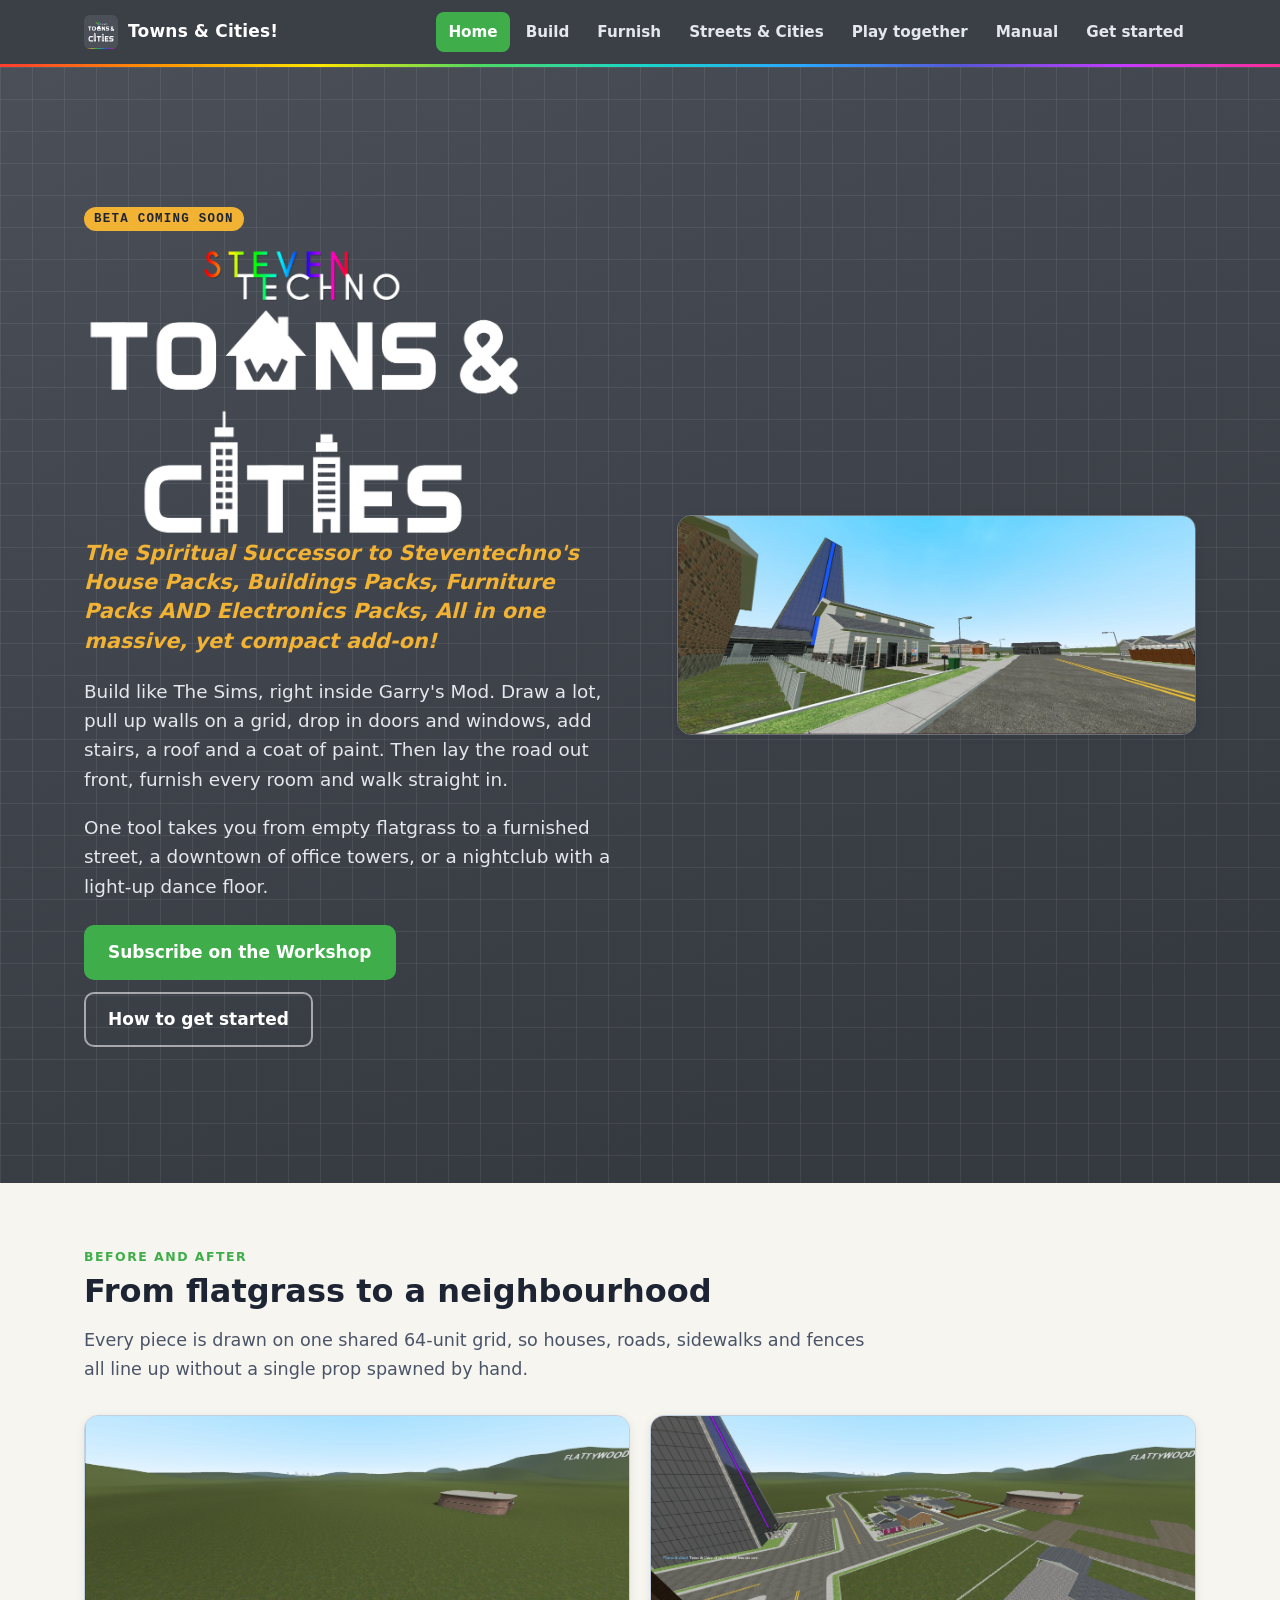
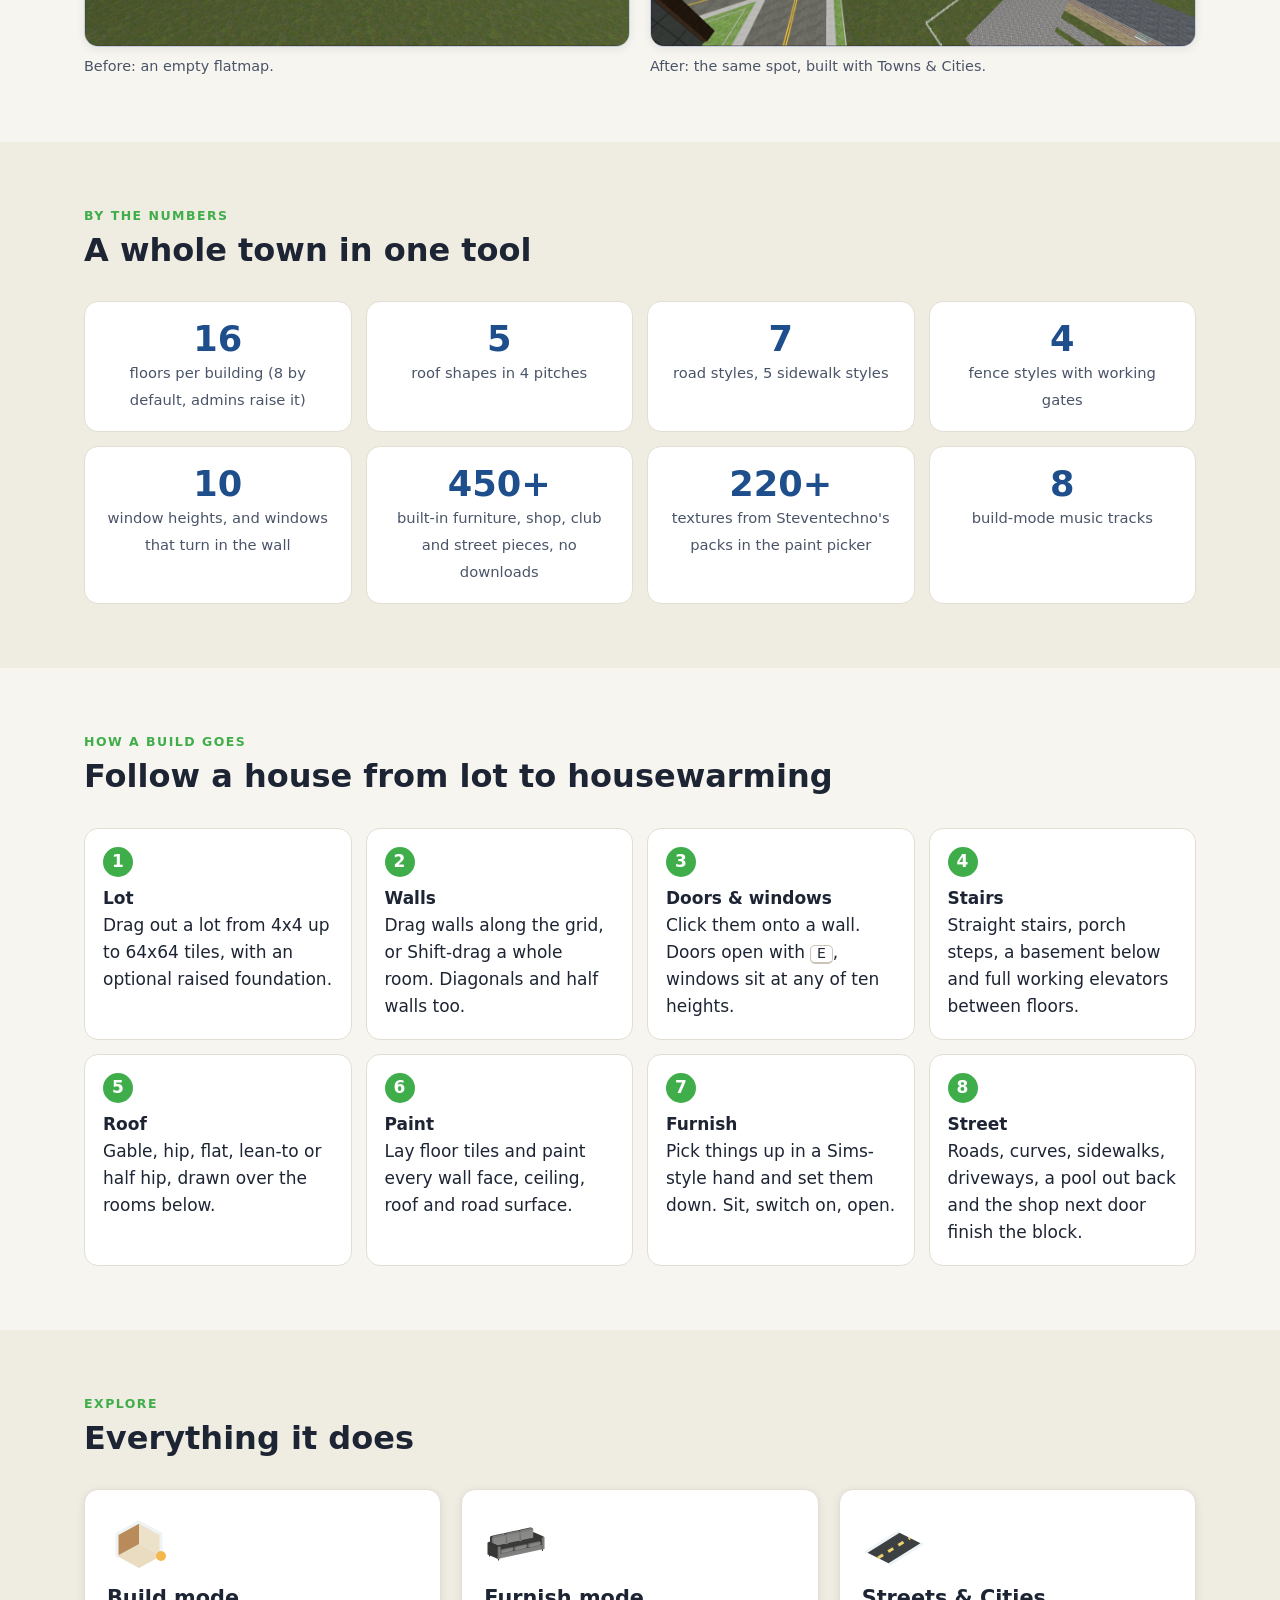
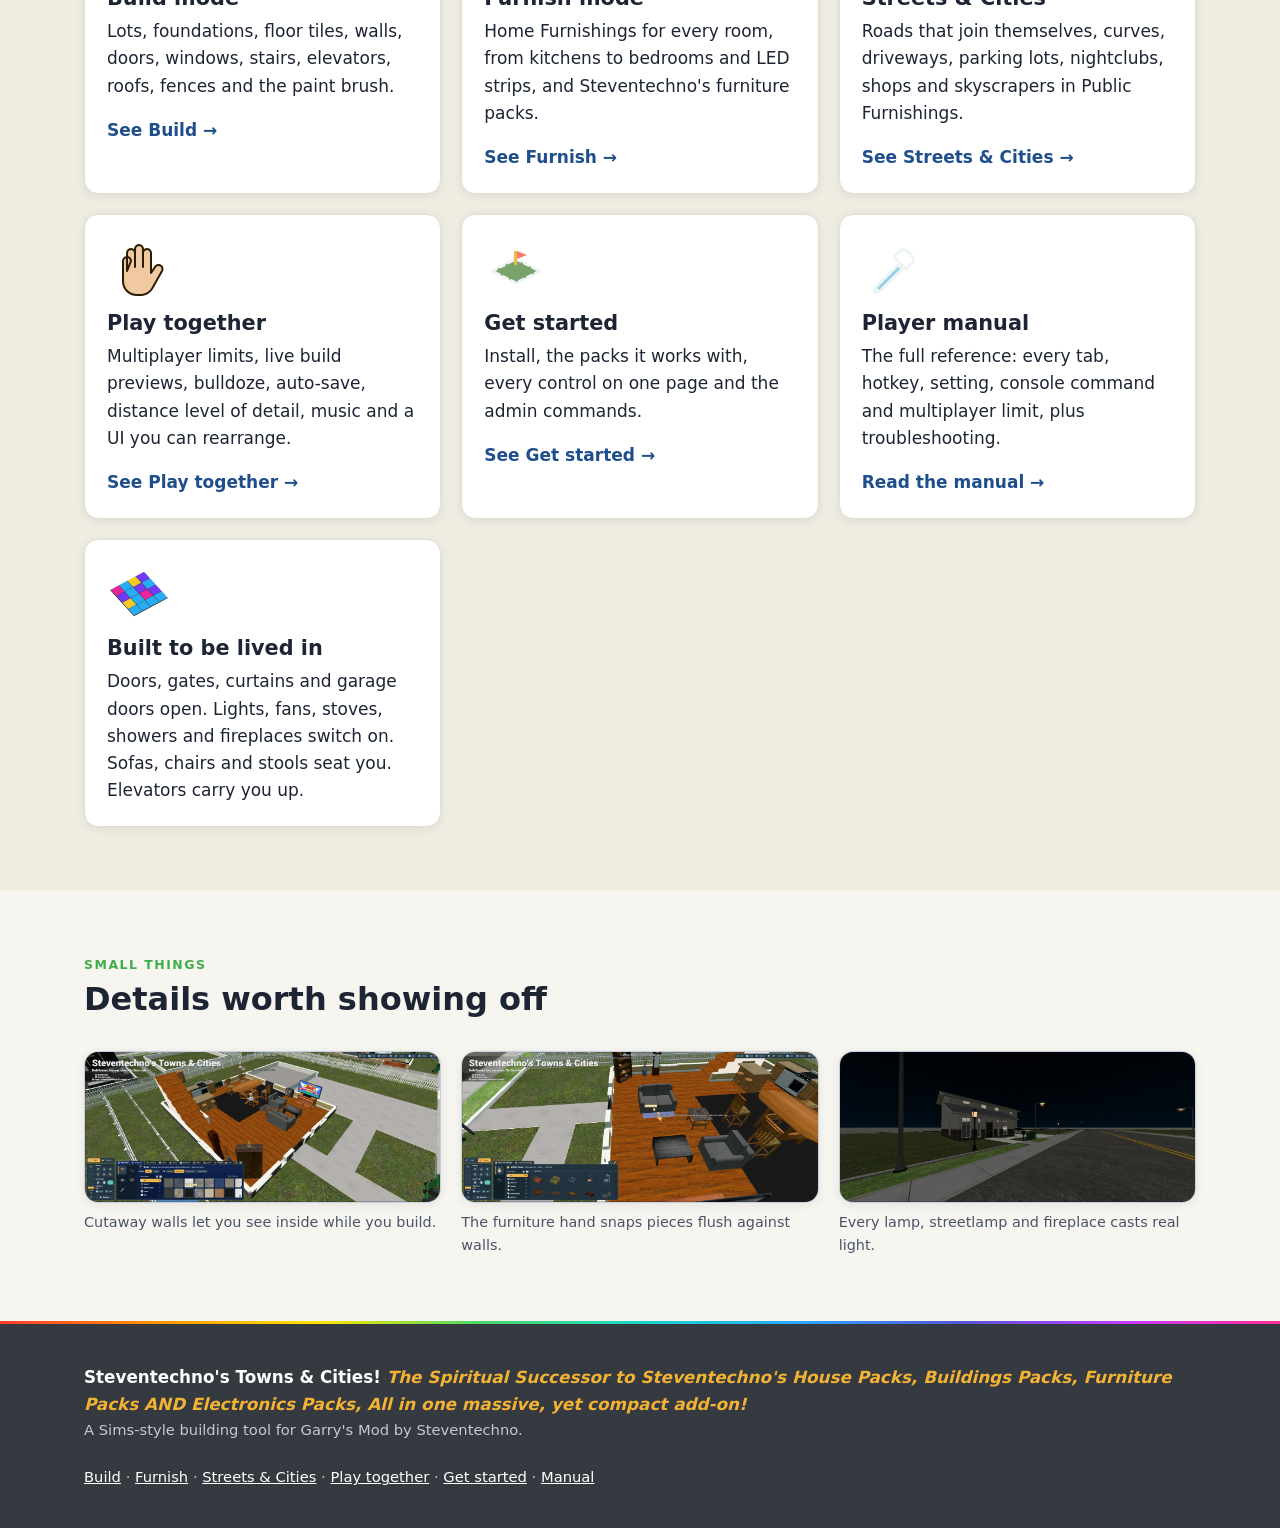
==== commit f533c349: "Use the new branding tagline across the site, manual and README Replaces "The Ultimate FlatMap Trans" ====
--- a/docs/index.html
+++ b/docs/index.html
@@ -3,8 +3,8 @@
 <head>
   <meta charset="utf-8">
   <meta name="viewport" content="width=device-width, initial-scale=1">
-  <title>Steventechno's Towns & Cities! | The Ultimate FlatMap Transformation Project!</title>
-  <meta name="description" content="A Sims-style building tool for Garry's Mod. Draw lots, walls, roofs, roads and whole city blocks, then furnish every room.">
+  <title>Steventechno's Towns & Cities! | The Spiritual Successor to Steventechno's Packs</title>
+  <meta name="description" content="The Spiritual Successor to Steventechno's House Packs, Buildings Packs, Furniture Packs AND Electronics Packs, All in one massive, yet compact add-on! A Sims-style building tool for Garry's Mod. Draw lots, walls, roofs, roads and whole city blocks, then furnish every room.">
   <meta property="og:image" content="img/brand/towns_cities_banner.png">
   <link rel="icon" href="img/brand/favicon-64.png">
   <link rel="stylesheet" href="css/site.css">
@@ -31,7 +31,7 @@
       <div>
         <span class="badge">Beta coming soon</span>
         <h1 class="logo"><img src="img/brand/towns_cities_logo.png" alt="Steventechno's Towns &amp; Cities!" width="960" height="641"></h1>
-        <div class="tagline">The Ultimate FlatMap Transformation Project!</div>
+        <div class="tagline">The Spiritual Successor to Steventechno's House Packs, Buildings Packs, Furniture Packs AND Electronics Packs, All in one massive, yet compact add-on!</div>
         <p class="lead">Build like The Sims, right inside Garry's Mod. Draw a lot, pull up walls on a grid, drop in doors and windows, add stairs, a roof and a coat of paint. Then lay the road out front, furnish every room and walk straight in.</p>
         <p class="lead">One tool takes you from empty flatgrass to a furnished street, a downtown of office towers, or a nightclub with a light-up dance floor.</p>
         <div class="btns">
@@ -164,7 +164,7 @@
   <footer class="site-foot">
     <div class="wrap">
       <div>
-        <div class="brandline">Steventechno's Towns &amp; Cities! <em>The Ultimate FlatMap Transformation Project!</em></div>
+        <div class="brandline">Steventechno's Towns &amp; Cities! <em>The Spiritual Successor to Steventechno's House Packs, Buildings Packs, Furniture Packs AND Electronics Packs, All in one massive, yet compact add-on!</em></div>
         <div>A Sims-style building tool for Garry's Mod by Steventechno.</div>
       </div>
       <div>
--- a/docs/css/site.css
+++ b/docs/css/site.css
@@ -94,7 +94,7 @@
 }
 .hero .wrap { padding-top: 72px; padding-bottom: 72px; display: grid; grid-template-columns: 1.05fr 1fr; gap: 48px; align-items: center; }
 .hero h1 { font-size: clamp(2.2rem, 5vw, 3.6rem); font-weight: 900; margin-bottom: .2em; }
-.hero .tagline { font-size: clamp(1.15rem, 2.2vw, 1.5rem); color: var(--sun); font-style: italic; font-weight: 700; margin-bottom: 1em; }
+.hero .tagline { font-size: clamp(1.05rem, 1.8vw, 1.3rem); line-height: 1.4; color: var(--sun); font-style: italic; font-weight: 700; margin-bottom: 1em; }
 .hero p.lead { font-size: 1.15rem; color: #e4e7ec; max-width: 34em; }
 .hero .shot { margin: 0; }
 @media (max-width: 900px) { .hero .wrap { grid-template-columns: 1fr; } }
@@ -193,6 +193,17 @@
   box-shadow: var(--shadow);
 }
 .shot .frame img { width: 100%; height: 100%; object-fit: cover; }
+/* a real screenshot shows whole, at its own shape (ultrawide shots aren't cropped) */
+.shot.loaded .frame { aspect-ratio: auto; }
+.shot.loaded .frame img { height: auto; }
+/* slide shows: frames stack and cross-fade; the first sets the height */
+.shot.slides .frame img { transition: opacity .6s ease; }
+.shot.slides .frame img:not(:first-child) { position: absolute; inset: 0; }
+.shot.slides .frame img:not(.on) { opacity: 0; }
+.shot .dots { position: absolute; left: 0; right: 0; bottom: 10px; display: flex; justify-content: center; gap: 8px; }
+.shot .dots button { width: 11px; height: 11px; padding: 0; border-radius: 50%; border: 2px solid #fff; background: rgba(0,0,0,.35); cursor: pointer; box-shadow: 0 1px 3px rgba(0,0,0,.5); }
+.shot .dots button.on { background: #fff; }
+@media (prefers-reduced-motion: reduce) { .shot.slides .frame img { transition: none; } }
 .shot .ph {
   position: absolute; inset: 0;
   display: flex; flex-direction: column; justify-content: center; align-items: center; text-align: center;
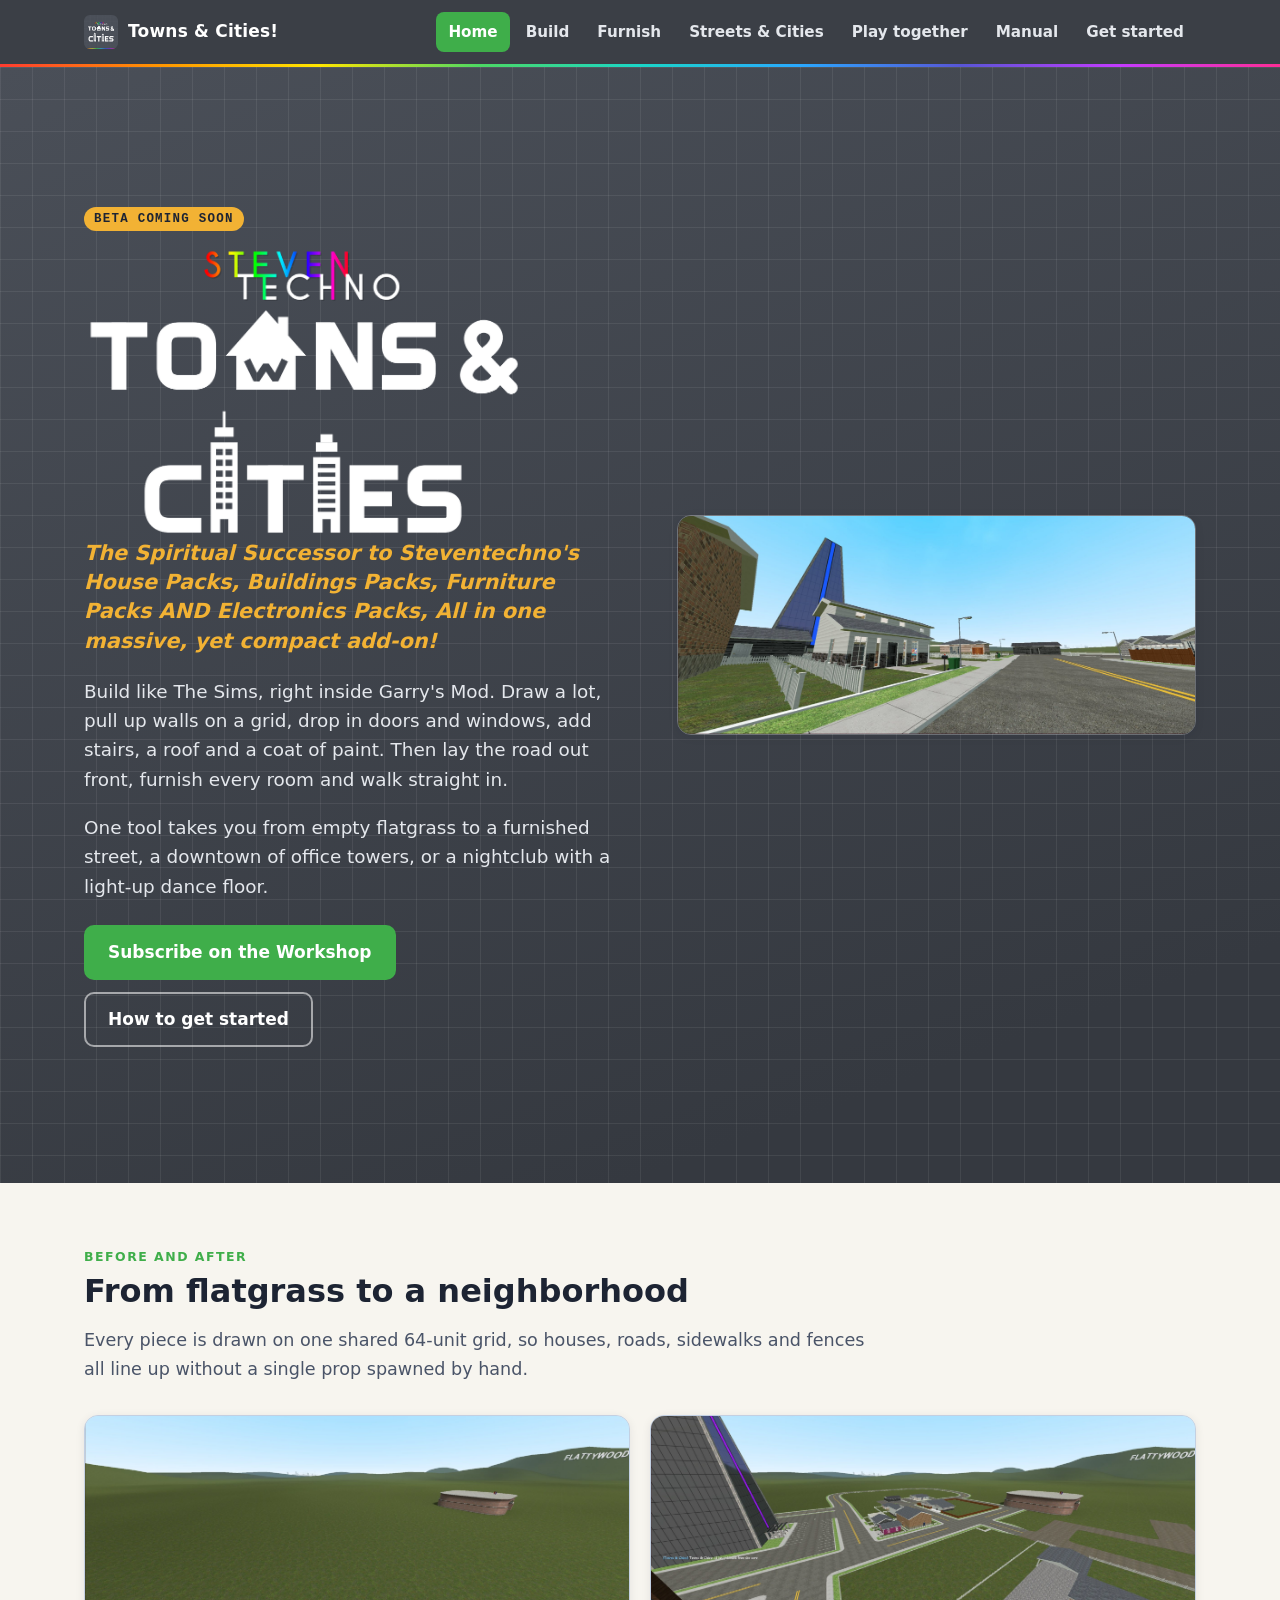
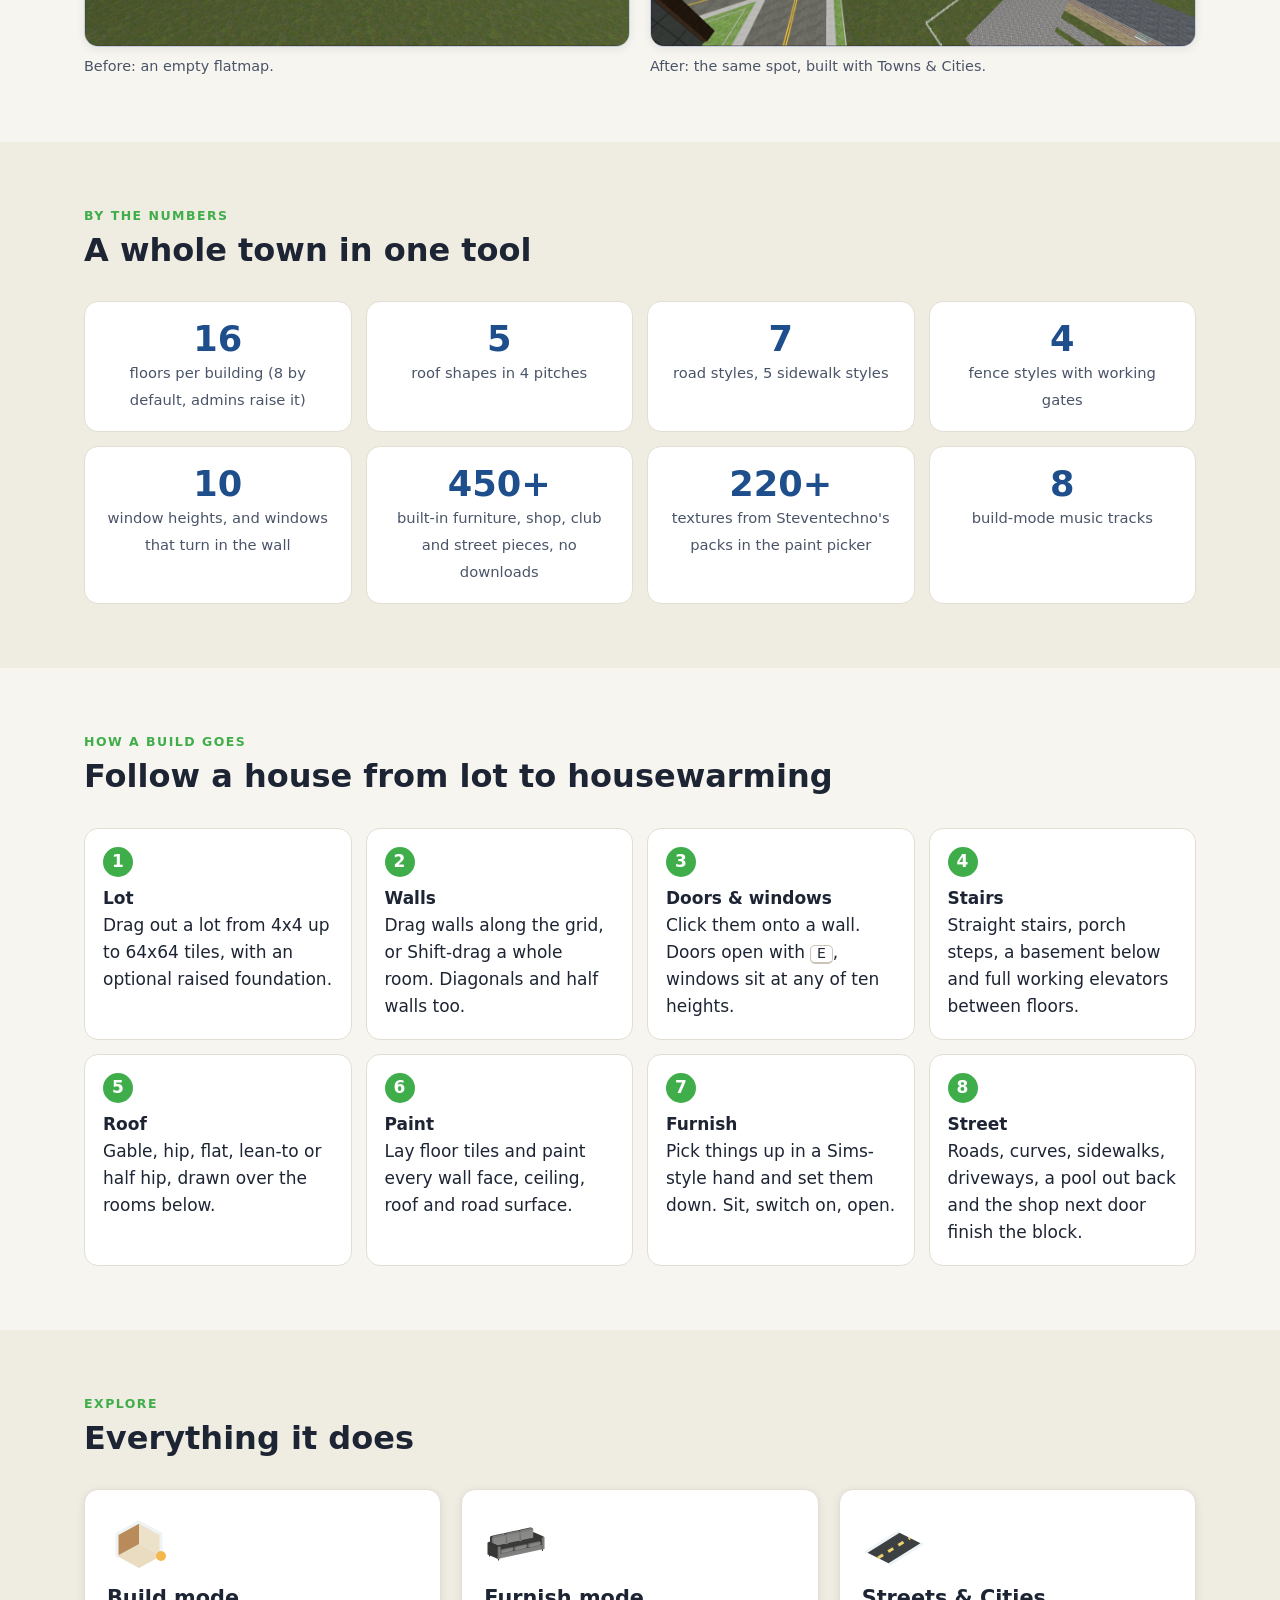
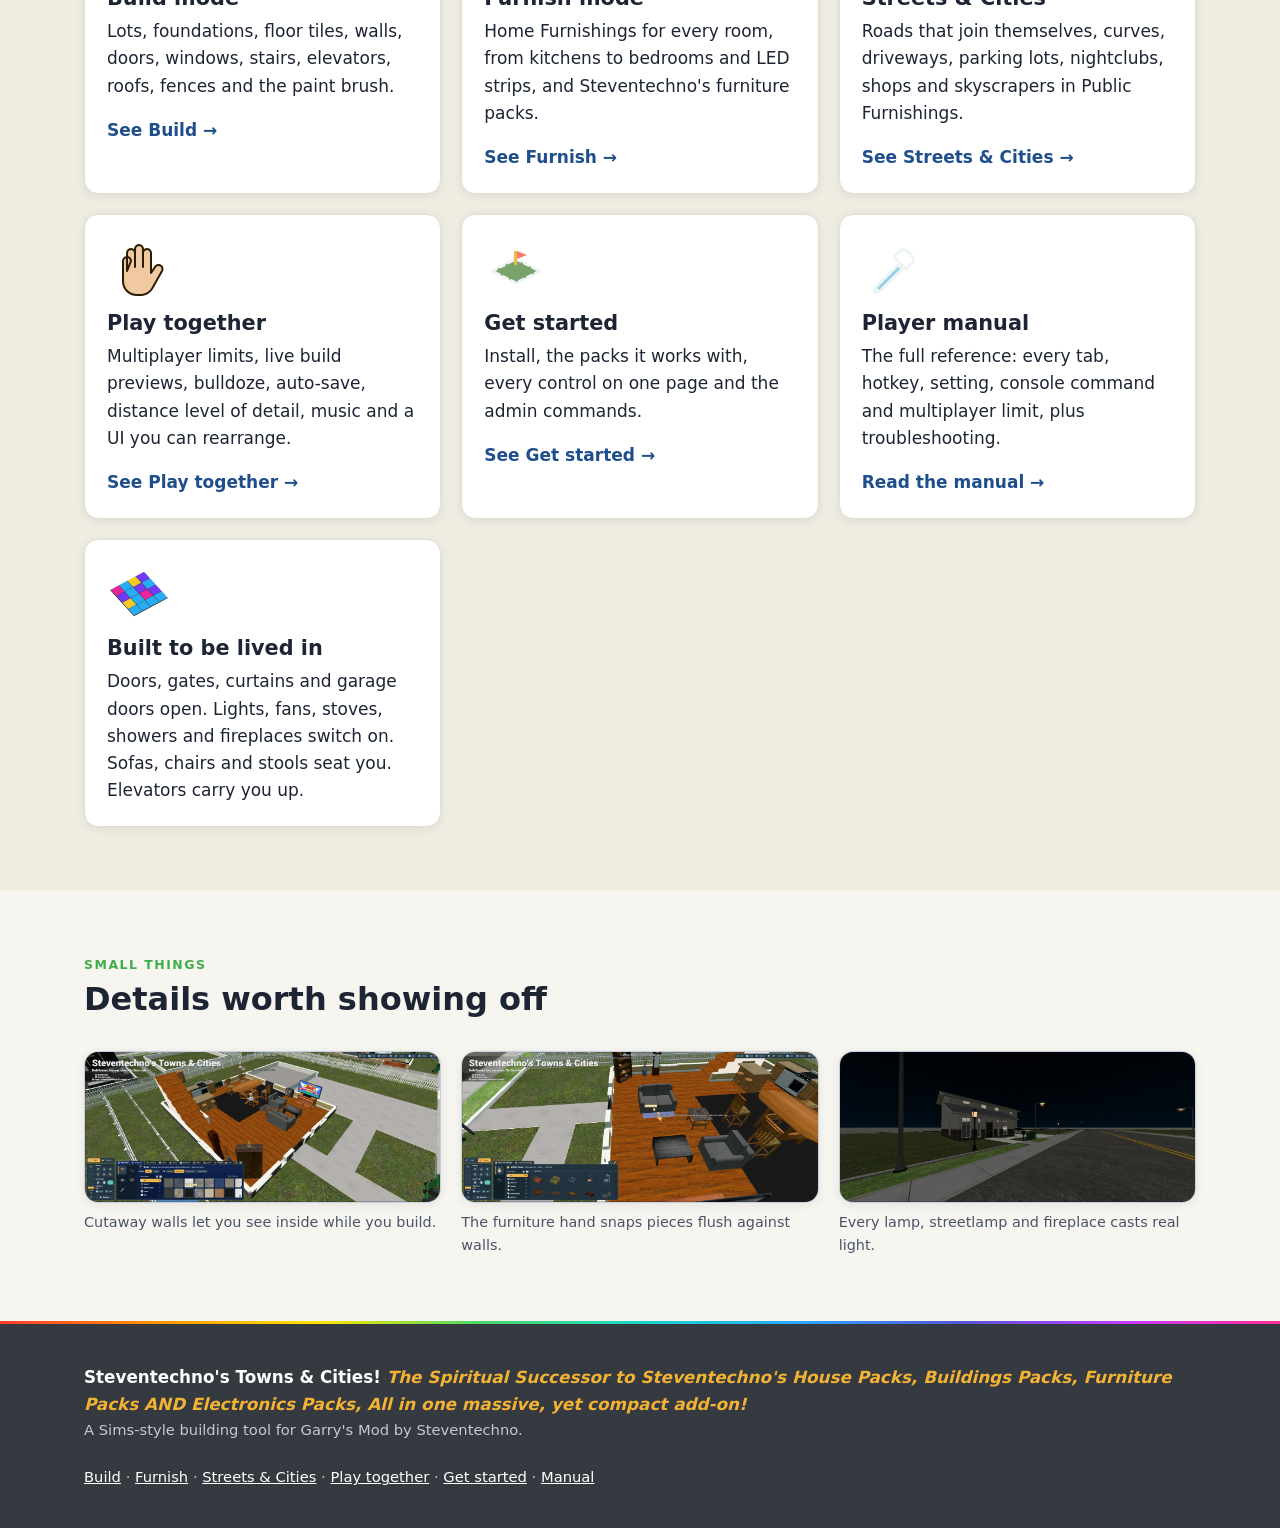
==== commit 2273269a: "Switch the website and manual to US English Display text only: colour -> color, grey -> gray, catalo" ====
--- a/docs/index.html
+++ b/docs/index.html
@@ -47,7 +47,7 @@
     <div class="wrap">
       <div class="section-head">
         <span class="eyebrow">Before and after</span>
-        <h2>From flatgrass to a neighbourhood</h2>
+        <h2>From flatgrass to a neighborhood</h2>
         <p>Every piece is drawn on one shared 64-unit grid, so houses, roads, sidewalks and fences all line up without a single prop spawned by hand.</p>
       </div>
       <div class="grid c2">
